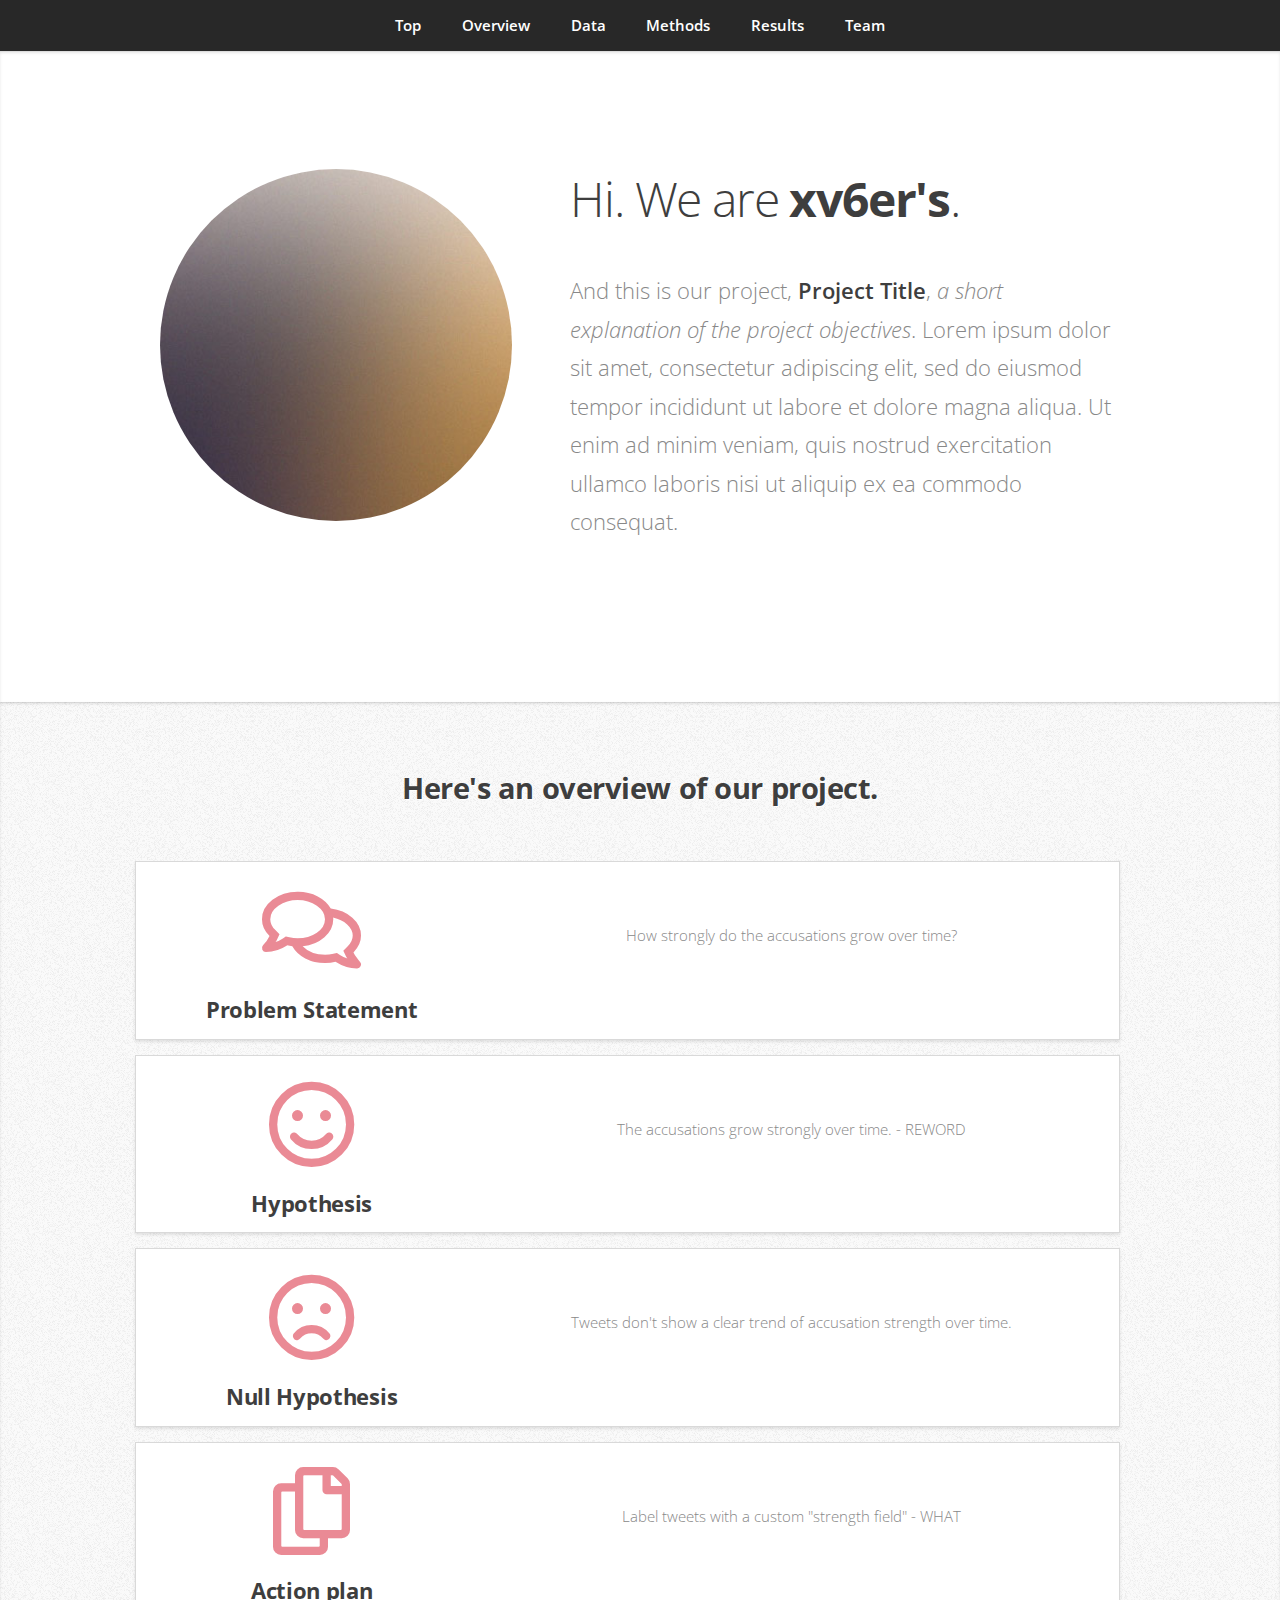
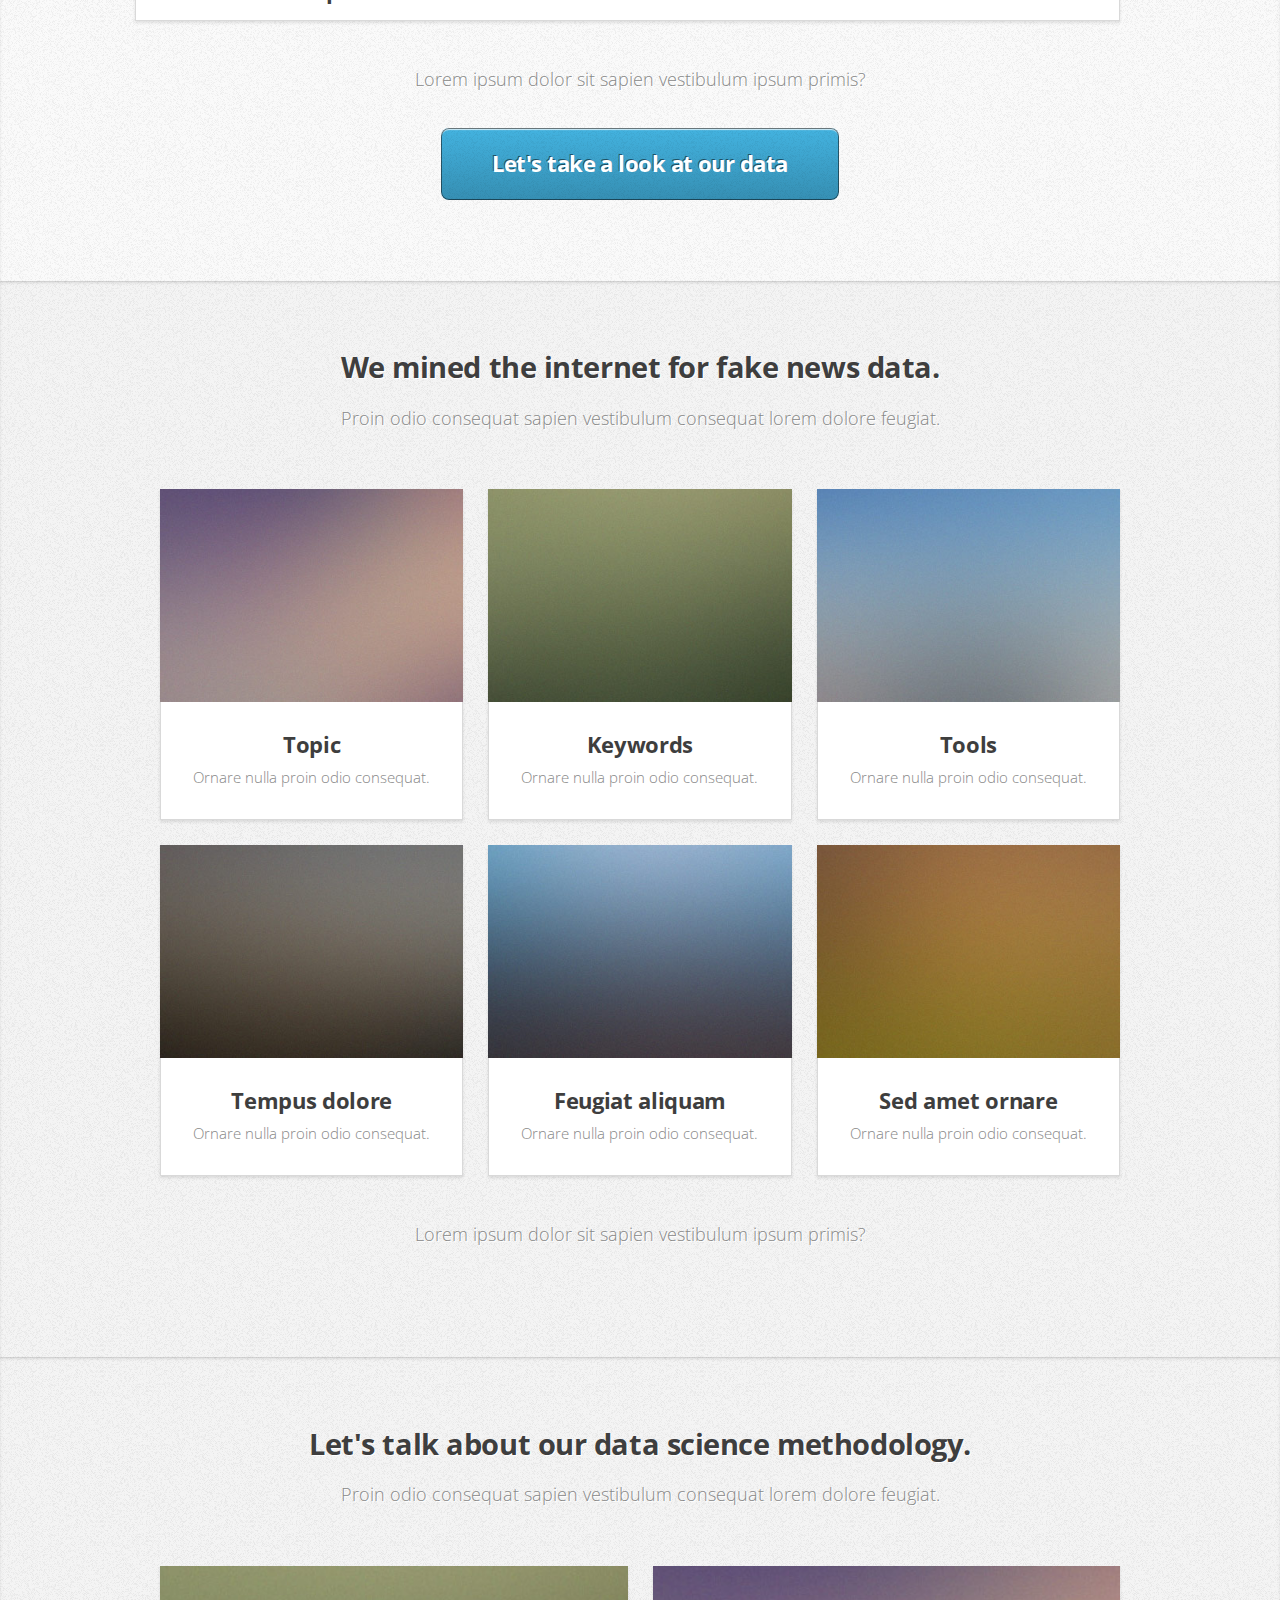
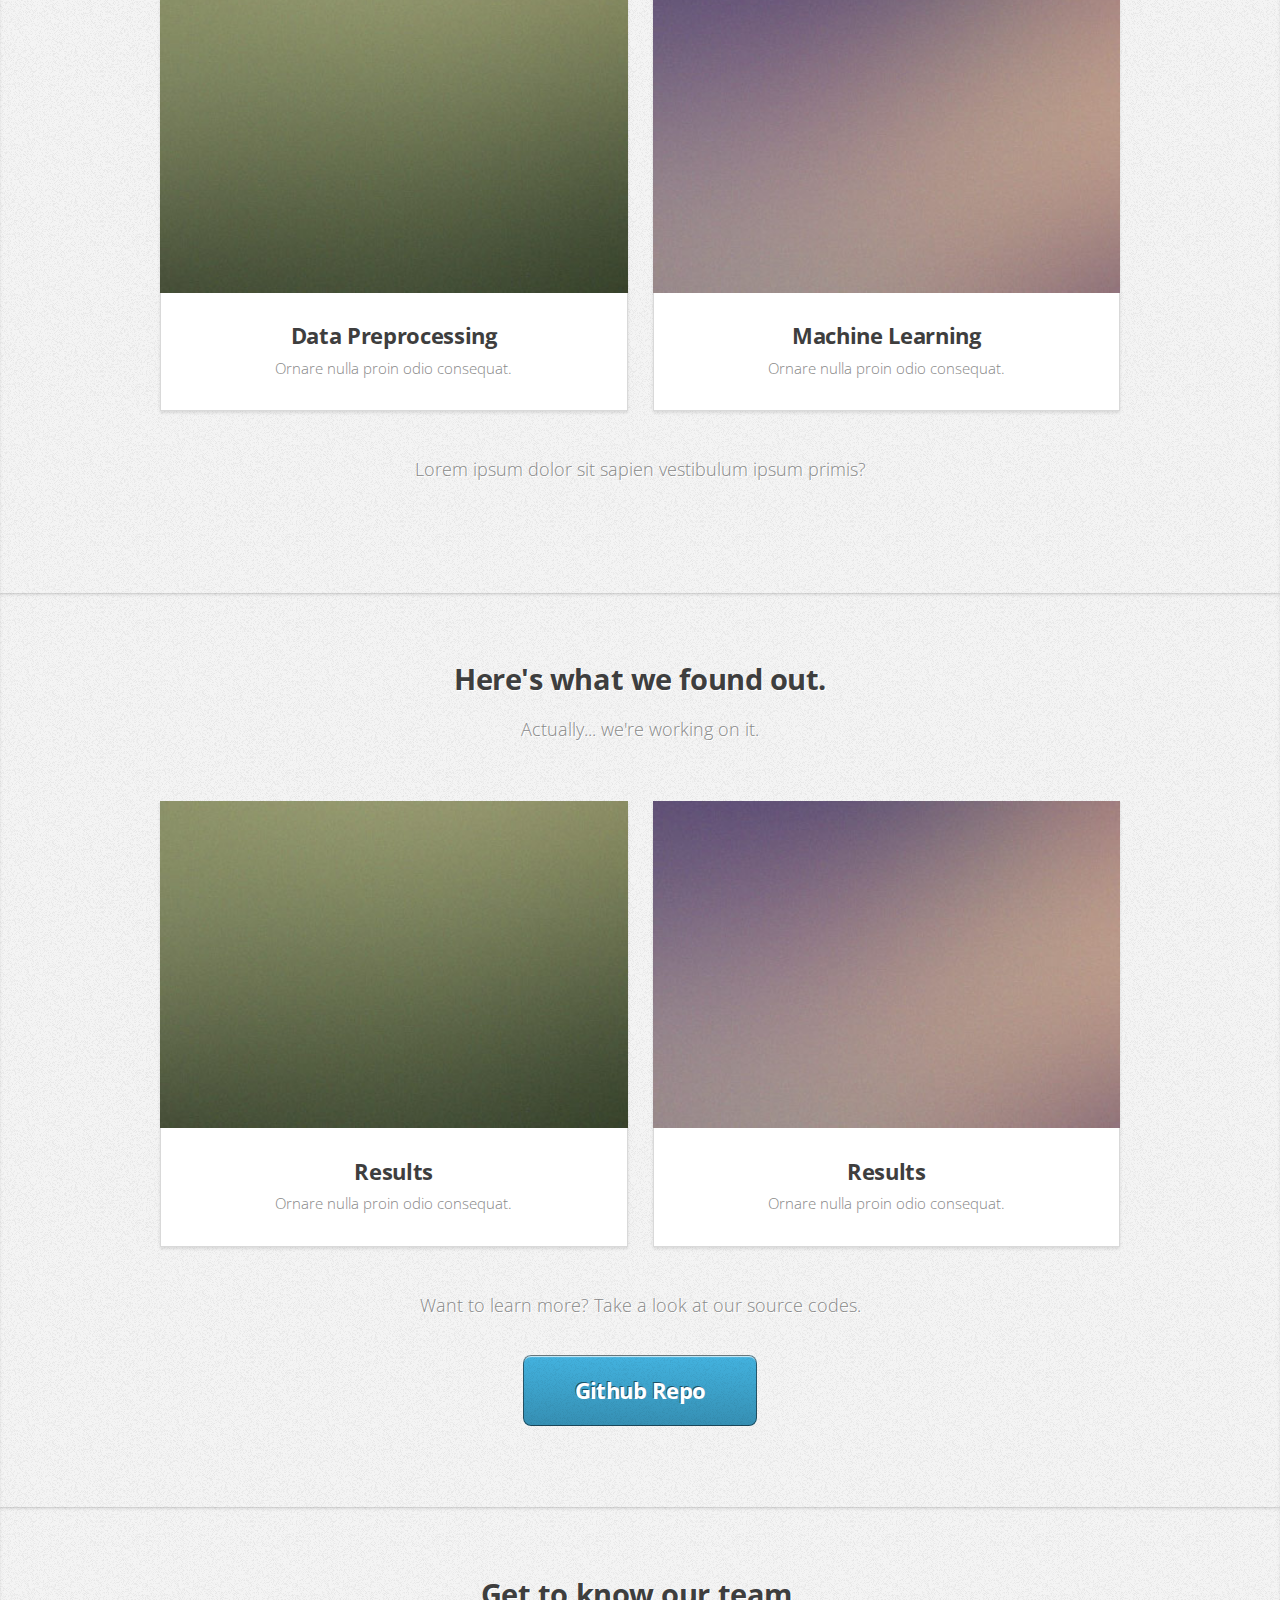
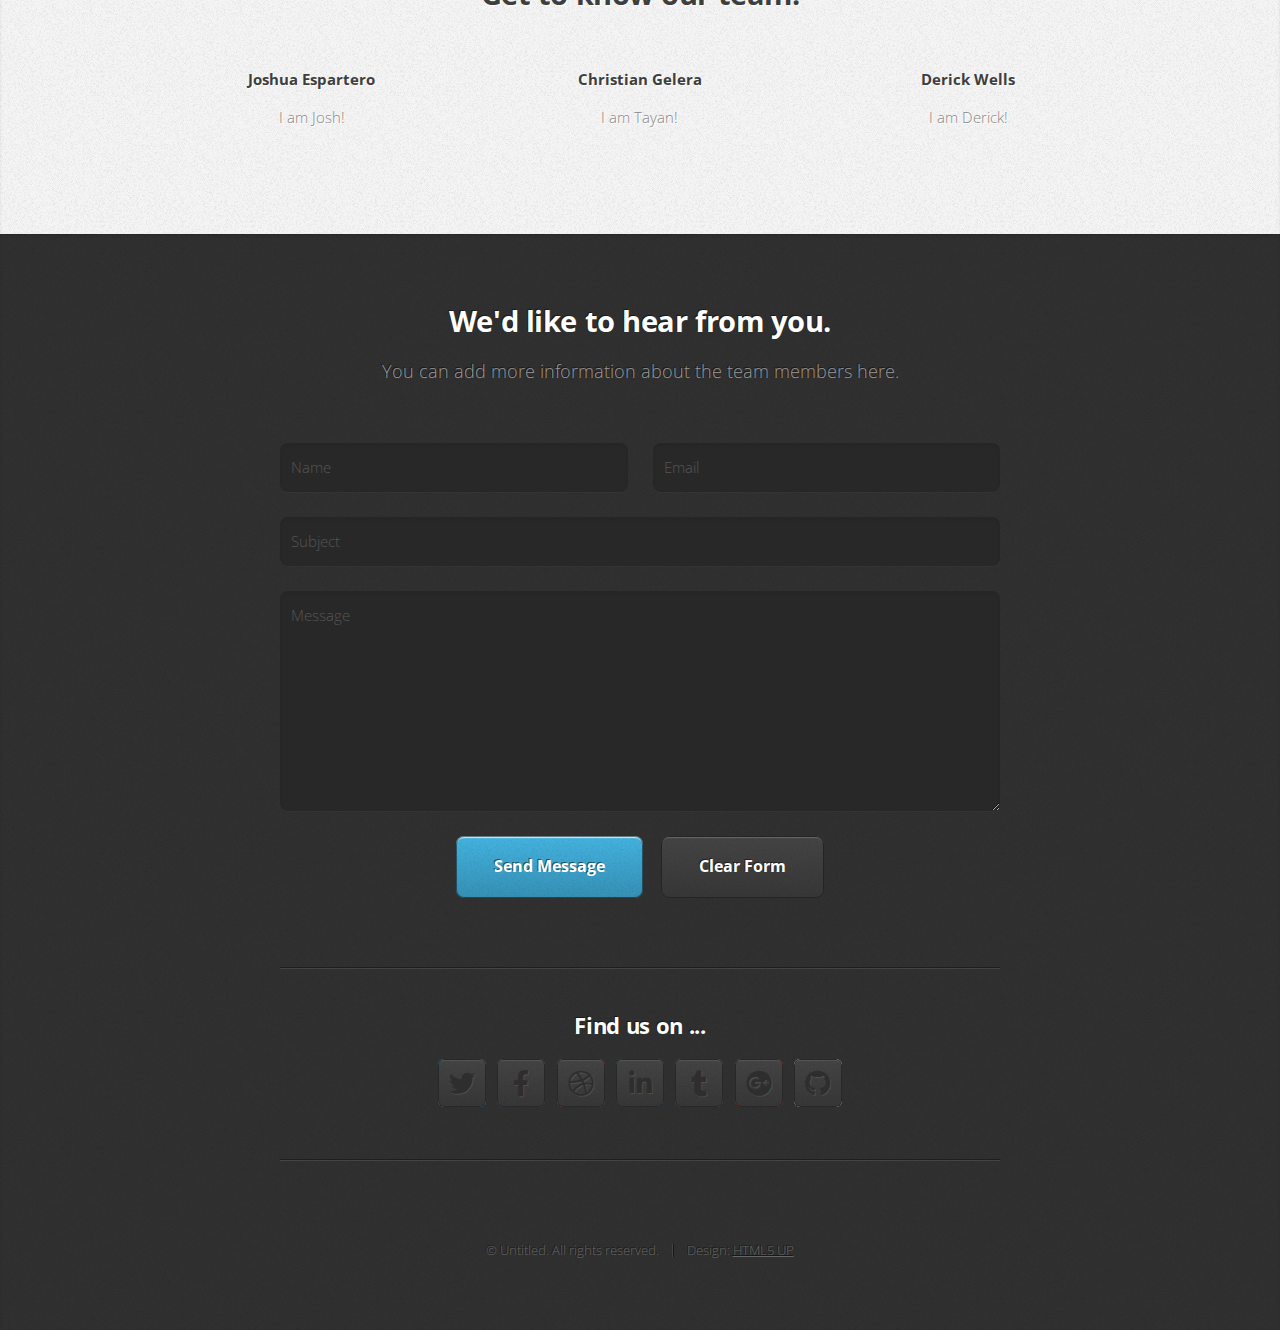
==== index.html @ 798dee93 "Added problem formulation (needs edits)" ====
<!DOCTYPE HTML>
<!--
	Miniport by HTML5 UP
	html5up.net | @ajlkn
	Free for personal and commercial use under the CCA 3.0 license (html5up.net/license)
-->
<html>
	<head>
		<title>PH Twitter Fake News Analysis</title>
		<meta charset="utf-8" />
		<meta name="viewport" content="width=device-width, initial-scale=1, user-scalable=no" />
		<link rel="stylesheet" href="assets/css/main.css" />
	</head>
	<body class="is-preload">

		<!-- Nav -->
			<nav id="nav">
				<ul class="container">
					<li><a href="#top">Top</a></li>
					<li><a href="#overview">Overview</a></li>
					<li><a href="#data">Data</a></li>
					<li><a href="#methods">Methods</a></li>
					<li><a href="#results">Results</a></li>
					<li><a href="#team">Team</a></li>
				</ul>
			</nav>

		<!-- Home -->
			<article id="top" class="wrapper style1">
				<div class="container">
					<div class="row">
						<div class="col-4 col-5-large col-12-medium">
							<span class="image fit"><img src="images/pic00.jpg" alt="" /></span>
						</div>
						<div class="col-8 col-7-large col-12-medium">
							<header>
								<h1>Hi. We are <strong>xv6er's</strong>.</h1>
							</header>
							<p>And this is our project, <strong>Project Title</strong>, <em>a short explanation of the project objectives</em>. Lorem ipsum dolor sit amet, consectetur adipiscing elit, sed do eiusmod tempor incididunt ut labore et dolore magna aliqua. Ut enim ad minim veniam, quis nostrud exercitation ullamco laboris nisi ut aliquip ex ea commodo consequat.</p>
						</div>
					</div>
				</div>
			</article>

		<!-- Overview -->
			<article id="overview" class="wrapper style2">
				<div class="container">
					<header>
						<h2>Here's an overview of our project.</h2>
					</header>
					<div class="row aln-center box" style="padding:0px;margin-top:15px;">
						<div class="col-4 col-4-medium col-12-small">
							<span class="icon featured fa-comments"></span>
							<h3>Problem Statement</h3>
						</div>
						<div class="col-8 col-8-medium col-12-small" style="padding:25px;margin:auto;">
							<p>How strongly do the accusations grow over time?</p>
						</div>
					</div>
					<div class="row aln-center box" style="padding:0px;margin-top:15px;">
						<div class="col-4 col-4-medium col-12-small">
							<span class="icon featured fa-smile"></span>
							<h3>Hypothesis</h3>
						</div>
						<div class="col-8 col-8-medium col-12-small" style="padding:25px;margin:auto;">
							<p>The accusations grow strongly over time. - REWORD</p>
						</div>
					</div>
					<div class="row aln-center box" style="padding:0px;;margin-top:15px;">
						<div class="col-4 col-4-medium col-12-small">
							<span class="icon featured fa-frown"></span>
							<h3>Null Hypothesis</h3>
						</div>
						<div class="col-8 col-8-medium col-12-small" style="padding:25px;margin:auto;">
							<p>Tweets don't show a clear trend of accusation strength over time.</p>
						</div>
					</div>
					<div class="row aln-center box" style="padding:0px;margin-top:15px;">
						<div class="col-4 col-4-medium col-12-small">
							<span class="icon featured fa-copy"></span>
							<h3>Action plan</h3>
						</div>
						<div class="col-8 col-8-medium col-12-small" style="padding:25px;margin:auto;">
							<p>Label tweets with a custom "strength field" - WHAT</p>
						</div>
					</div>
					<footer>
						<p>Lorem ipsum dolor sit sapien vestibulum ipsum primis?</p>
						<a href="#portfolio" class="button large scrolly">Let's take a look at our data</a>
					</footer>
				</div>
			</article>

		<!-- Data -->
			<article id="data" class="wrapper style3">
				<div class="container">
					<header>
						<h2>We mined the internet for fake news data.</h2>
						<p>Proin odio consequat  sapien vestibulum consequat lorem dolore feugiat.</p>
					</header>
					<div class="row">
						<div class="col-4 col-6-medium col-12-small">
							<article class="box style2">
								<a href="#" class="image featured"><img src="images/pic01.jpg" alt="" /></a>
								<h3><a href="#">Topic</a></h3>
								<p>Ornare nulla proin odio consequat.</p>
							</article>
						</div>
						<div class="col-4 col-6-medium col-12-small">
							<article class="box style2">
								<a href="#" class="image featured"><img src="images/pic02.jpg" alt="" /></a>
								<h3><a href="#">Keywords</a></h3>
								<p>Ornare nulla proin odio consequat.</p>
							</article>
						</div>
						<div class="col-4 col-6-medium col-12-small">
							<article class="box style2">
								<a href="#" class="image featured"><img src="images/pic03.jpg" alt="" /></a>
								<h3><a href="#">Tools</a></h3>
								<p>Ornare nulla proin odio consequat.</p>
							</article>
						</div>
						<div class="col-4 col-6-medium col-12-small">
							<article class="box style2">
								<a href="#" class="image featured"><img src="images/pic04.jpg" alt="" /></a>
								<h3><a href="#">Tempus dolore</a></h3>
								<p>Ornare nulla proin odio consequat.</p>
							</article>
						</div>
						<div class="col-4 col-6-medium col-12-small">
							<article class="box style2">
								<a href="#" class="image featured"><img src="images/pic05.jpg" alt="" /></a>
								<h3><a href="#">Feugiat aliquam</a></h3>
								<p>Ornare nulla proin odio consequat.</p>
							</article>
						</div>
						<div class="col-4 col-6-medium col-12-small">
							<article class="box style2">
								<a href="#" class="image featured"><img src="images/pic06.jpg" alt="" /></a>
								<h3><a href="#">Sed amet ornare</a></h3>
								<p>Ornare nulla proin odio consequat.</p>
							</article>
						</div>
					</div>
					<footer>
						<p>Lorem ipsum dolor sit sapien vestibulum ipsum primis?</p>
					</footer>
				</div>
			</article>

			<!-- Methods -->
			<article id="methods" class="wrapper style3">
				<div class="container">
					<header>
						<h2>Let's talk about our data science methodology.</h2>
						<p>Proin odio consequat  sapien vestibulum consequat lorem dolore feugiat.</p>
					</header>
					<div class="row">
						<div class="col-6 col-6-medium col-12-small">
							<article class="box style2">
								<a href="#" class="image featured"><img src="images/pic02.jpg" alt="" /></a>
								<h3><a href="#">Data Preprocessing</a></h3>
								<p>Ornare nulla proin odio consequat.</p>
							</article>
						</div>
						<div class="col-6 col-6-medium col-12-small">
							<article class="box style2">
								<a href="#" class="image featured"><img src="images/pic01.jpg" alt="" /></a>
								<h3><a href="#">Machine Learning</a></h3>
								<p>Ornare nulla proin odio consequat.</p>
							</article>
						</div>
					</div>
					<footer>
						<p>Lorem ipsum dolor sit sapien vestibulum ipsum primis?</p>
					</footer>
				</div>
			</article>

			<!-- Results -->
			<article id="results" class="wrapper style3">
				<div class="container">
					<header>
						<h2>Here's what we found out.</h2>
						<p>Actually... we're working on it.</p>
					</header>
					<div class="row">
						<div class="col-6 col-6-medium col-12-small">
							<article class="box style2">
								<a href="#" class="image featured"><img src="images/pic02.jpg" alt="" /></a>
								<h3><a href="#">Results</a></h3>
								<p>Ornare nulla proin odio consequat.</p>
							</article>
						</div>
						<div class="col-6 col-6-medium col-12-small">
							<article class="box style2">
								<a href="#" class="image featured"><img src="images/pic01.jpg" alt="" /></a>
								<h3><a href="#">Results</a></h3>
								<p>Ornare nulla proin odio consequat.</p>
							</article>
						</div>
					</div>
					<footer>
						<p>Want to learn more? Take a look at our source codes.</p>
						<a href="#contact" class="button large scrolly">Github Repo</a>
					</footer>
				</div>
			</article>

		<!-- Team! -->
			<article id="team" class="wrapper style3">
				<div class="container">
					<header>
						<h2>Get to know our team.</h2>
					</header>
					<div class="row">
						<div class="col-4">
							<h5>Joshua Espartero</h5>
							<p>I am Josh!</p>
						</div>
						<div class="col-4">
							<h5>Christian Gelera</h5>
							<p>I am Tayan!</p>
						</div>
						<div class="col-4">
							<h5>Derick Wells</h5>
							<p>I am Derick!</p>
						</div>
					</div>
				</div>
			</article>

		<!-- Contact -->
			<article id="contact" class="wrapper style4">
				<div class="container medium">
					<header>
						<h2>We'd like to hear from you.</h2>
						<p>You can add more information about the team members here.</p>
					</header>
					<div class="row">
						<div class="col-12">
							<form method="post" action="#">
								<div class="row">
									<div class="col-6 col-12-small">
										<input type="text" name="name" id="name" placeholder="Name" />
									</div>
									<div class="col-6 col-12-small">
										<input type="text" name="email" id="email" placeholder="Email" />
									</div>
									<div class="col-12">
										<input type="text" name="subject" id="subject" placeholder="Subject" />
									</div>
									<div class="col-12">
										<textarea name="message" id="message" placeholder="Message"></textarea>
									</div>
									<div class="col-12">
										<ul class="actions">
											<li><input type="submit" value="Send Message" /></li>
											<li><input type="reset" value="Clear Form" class="alt" /></li>
										</ul>
									</div>
								</div>
							</form>
						</div>
						<div class="col-12">
							<hr />
							<h3>Find us on ...</h3>
							<ul class="social">
								<li><a href="#" class="icon brands fa-twitter"><span class="label">Twitter</span></a></li>
								<li><a href="#" class="icon brands fa-facebook-f"><span class="label">Facebook</span></a></li>
								<li><a href="#" class="icon brands fa-dribbble"><span class="label">Dribbble</span></a></li>
								<li><a href="#" class="icon brands fa-linkedin-in"><span class="label">LinkedIn</span></a></li>
								<li><a href="#" class="icon brands fa-tumblr"><span class="label">Tumblr</span></a></li>
								<li><a href="#" class="icon brands fa-google-plus"><span class="label">Google+</span></a></li>
								<li><a href="#" class="icon brands fa-github"><span class="label">Github</span></a></li>
								<!--
								<li><a href="#" class="icon solid fa-rss"><span>RSS</span></a></li>
								<li><a href="#" class="icon brands fa-instagram"><span>Instagram</span></a></li>
								<li><a href="#" class="icon brands fa-foursquare"><span>Foursquare</span></a></li>
								<li><a href="#" class="icon brands fa-skype"><span>Skype</span></a></li>
								<li><a href="#" class="icon brands fa-soundcloud"><span>Soundcloud</span></a></li>
								<li><a href="#" class="icon brands fa-youtube"><span>YouTube</span></a></li>
								<li><a href="#" class="icon brands fa-blogger"><span>Blogger</span></a></li>
								<li><a href="#" class="icon brands fa-flickr"><span>Flickr</span></a></li>
								<li><a href="#" class="icon brands fa-vimeo"><span>Vimeo</span></a></li>
								-->
							</ul>
							<hr />
						</div>
					</div>
					<footer>
						<ul id="copyright">
							<li>&copy; Untitled. All rights reserved.</li><li>Design: <a href="http://html5up.net">HTML5 UP</a></li>
						</ul>
					</footer>
				</div>
			</article>

		<!-- Scripts -->
			<script src="assets/js/jquery.min.js"></script>
			<script src="assets/js/jquery.scrolly.min.js"></script>
			<script src="assets/js/browser.min.js"></script>
			<script src="assets/js/breakpoints.min.js"></script>
			<script src="assets/js/util.js"></script>
			<script src="assets/js/main.js"></script>

	</body>
</html>
---- assets/css/main.css ----
@import url("https://fonts.googleapis.com/css?family=Open+Sans:300,300italic,600,600italic,700");
@import url("fontawesome-all.min.css");

/*
	Miniport by HTML5 UP
	html5up.net | @ajlkn
	Free for personal and commercial use under the CCA 3.0 license (html5up.net/license)
*/

html, body, div, span, applet, object,
iframe, h1, h2, h3, h4, h5, h6, p, blockquote,
pre, a, abbr, acronym, address, big, cite,
code, del, dfn, em, img, ins, kbd, q, s, samp,
small, strike, strong, sub, sup, tt, var, b,
u, i, center, dl, dt, dd, ol, ul, li, fieldset,
form, label, legend, table, caption, tbody,
tfoot, thead, tr, th, td, article, aside,
canvas, details, embed, figure, figcaption,
footer, header, hgroup, menu, nav, output, ruby,
section, summary, time, mark, audio, video {
	margin: 0;
	padding: 0;
	border: 0;
	font-size: 100%;
	font: inherit;
	vertical-align: baseline;}

article, aside, details, figcaption, figure,
footer, header, hgroup, menu, nav, section {
	display: block;}

body {
	line-height: 1;
}

ol, ul {
	list-style: none;
}

blockquote, q {
	quotes: none;
}

	blockquote:before, blockquote:after, q:before, q:after {
		content: '';
		content: none;
	}

table {
	border-collapse: collapse;
	border-spacing: 0;
}

body {
	-webkit-text-size-adjust: none;
}

mark {
	background-color: transparent;
	color: inherit;
}

input::-moz-focus-inner {
	border: 0;
	padding: 0;
}

input, select, textarea {
	-moz-appearance: none;
	-webkit-appearance: none;
	-ms-appearance: none;
	appearance: none;
}

/* Basic */

	html {
		box-sizing: border-box;
	}

	*, *:before, *:after {
		box-sizing: inherit;
	}

	body {
		padding-top: 3.5em;
	}

		body.is-preload *, body.is-preload *:before, body.is-preload *:after {
			-moz-animation: none !important;
			-webkit-animation: none !important;
			-ms-animation: none !important;
			animation: none !important;
			-moz-transition: none !important;
			-webkit-transition: none !important;
			-ms-transition: none !important;
			transition: none !important;
		}

	body, input, textarea, select {
		font-family: 'Open Sans', sans-serif;
		line-height: 1.85em;
		color: #888;
		font-weight: 300;
		font-size: 13pt;
	}

	a {
		-moz-transition: color .2s ease-in-out;
		-webkit-transition: color .2s ease-in-out;
		-ms-transition: color .2s ease-in-out;
		transition: color .2s ease-in-out;
		color: #43B3E0;
		text-decoration: underline;
	}

		a:hover {
			color: #43bff0 !important;
		}

		a img {
			border: 0;
		}

	b, strong {
		font-weight: 600;
		color: #3e3e3e;
	}

	i, em {
		font-style: italic;
	}

	sub {
		position: relative;
		top: 0.5em;
		font-size: 0.8em;
	}

	sup {
		position: relative;
		top: -0.5em;
		font-size: 0.8em;
	}

	blockquote {
		border-left: solid 0.75em #eee;
		padding: 1em 0 1em 1.5em;
		font-style: italic;
	}

	h1, h2, h3, h4, h5, h6 {
		color: #3e3e3e;
		margin: 0 0 0.75em 0;
	}

	h1 a, h2 a, h3 a, h4 a, h5 a, h6 a {
		text-decoration: none;
		color: inherit;
	}

	h2, h3, h4, h5, h6 {
		font-weight: 700;
	}

	h1 {
		font-size: 3.25em;
		letter-spacing: -0.025em;
		font-weight: 300;
	}

		h1 strong {
			font-weight: 700;
		}

	h2 {
		font-size: 2em;
		letter-spacing: -0.015em;
	}

	h3 {
		font-size: 1.5em;
		letter-spacing: -0.015em;
	}

	em, i {
		font-style: italic;
	}

	br.clear {
		clear: both;
	}

	hr {
		border: 0;
		border-top: solid 1px #444;
		border-top-color: rgba(0, 0, 0, 0.35);
		box-shadow: 0px 1px 0px 0px rgba(255, 255, 255, 0.1);
		height: 1px;
		margin: 3em 0;
	}

	p, ul, ol, dl, table {
		margin-bottom: 2em;
	}

	header {
		margin: 0 0 3em 0;
	}

		header > p {
			font-size: 1.25em;
			margin: 0;
		}

	footer {
		margin: 3em 0 0 0;
	}

		footer > p {
			font-size: 1.25em;
		}

/* Container */

	.container {
		margin: 0 auto;
		max-width: calc(100% - 50px);
		width: 1200px;
	}

		.container.medium {
			width: 900px;
		}

		@media screen and (max-width: 1680px) {

			.container {
				width: 1200px;
			}

				.container.medium {
					width: 900px;
				}

		}

		@media screen and (max-width: 1280px) {

			.container {
				width: 960px;
			}

				.container.medium {
					width: 720px;
				}

		}

		@media screen and (max-width: 980px) {

			.container {
				width: 100%;
			}

				.container.medium {
					width: 75%;
				}

		}

		@media screen and (max-width: 736px) {

			.container {
				width: 100%;
				max-width: calc(100% - 30px);
			}

				.container.medium {
					width: 100%;
				}

		}

/* Row */

	.row {
		display: flex;
		flex-wrap: wrap;
		box-sizing: border-box;
		align-items: stretch;
	}

		.row > * {
			box-sizing: border-box;
		}

		.row.gtr-uniform > * > :last-child {
			margin-bottom: 0;
		}

		.row.aln-left {
			justify-content: flex-start;
		}

		.row.aln-center {
			justify-content: center;
		}

		.row.aln-right {
			justify-content: flex-end;
		}

		.row.aln-top {
			align-items: flex-start;
		}

		.row.aln-middle {
			align-items: center;
		}

		.row.aln-bottom {
			align-items: flex-end;
		}

		.row > .imp {
			order: -1;
		}

		.row > .col-1 {
			width: 8.33333%;
		}

		.row > .off-1 {
			margin-left: 8.33333%;
		}

		.row > .col-2 {
			width: 16.66667%;
		}

		.row > .off-2 {
			margin-left: 16.66667%;
		}

		.row > .col-3 {
			width: 25%;
		}

		.row > .off-3 {
			margin-left: 25%;
		}

		.row > .col-4 {
			width: 33.33333%;
		}

		.row > .off-4 {
			margin-left: 33.33333%;
		}

		.row > .col-5 {
			width: 41.66667%;
		}

		.row > .off-5 {
			margin-left: 41.66667%;
		}

		.row > .col-6 {
			width: 50%;
		}

		.row > .off-6 {
			margin-left: 50%;
		}

		.row > .col-7 {
			width: 58.33333%;
		}

		.row > .off-7 {
			margin-left: 58.33333%;
		}

		.row > .col-8 {
			width: 66.66667%;
		}

		.row > .off-8 {
			margin-left: 66.66667%;
		}

		.row > .col-9 {
			width: 75%;
		}

		.row > .off-9 {
			margin-left: 75%;
		}

		.row > .col-10 {
			width: 83.33333%;
		}

		.row > .off-10 {
			margin-left: 83.33333%;
		}

		.row > .col-11 {
			width: 91.66667%;
		}

		.row > .off-11 {
			margin-left: 91.66667%;
		}

		.row > .col-12 {
			width: 100%;
		}

		.row > .off-12 {
			margin-left: 100%;
		}

		.row.gtr-0 {
			margin-top: 0px;
			margin-left: 0px;
		}

			.row.gtr-0 > * {
				padding: 0px 0 0 0px;
			}

			.row.gtr-0.gtr-uniform {
				margin-top: 0px;
			}

				.row.gtr-0.gtr-uniform > * {
					padding-top: 0px;
				}

		.row.gtr-25 {
			margin-top: -6.25px;
			margin-left: -6.25px;
		}

			.row.gtr-25 > * {
				padding: 6.25px 0 0 6.25px;
			}

			.row.gtr-25.gtr-uniform {
				margin-top: -6.25px;
			}

				.row.gtr-25.gtr-uniform > * {
					padding-top: 6.25px;
				}

		.row.gtr-50 {
			margin-top: -12.5px;
			margin-left: -12.5px;
		}

			.row.gtr-50 > * {
				padding: 12.5px 0 0 12.5px;
			}

			.row.gtr-50.gtr-uniform {
				margin-top: -12.5px;
			}

				.row.gtr-50.gtr-uniform > * {
					padding-top: 12.5px;
				}

		.row {
			margin-top: -25px;
			margin-left: -25px;
		}

			.row > * {
				padding: 25px 0 0 25px;
			}

			.row.gtr-uniform {
				margin-top: -25px;
			}

				.row.gtr-uniform > * {
					padding-top: 25px;
				}

		.row.gtr-150 {
			margin-top: -37.5px;
			margin-left: -37.5px;
		}

			.row.gtr-150 > * {
				padding: 37.5px 0 0 37.5px;
			}

			.row.gtr-150.gtr-uniform {
				margin-top: -37.5px;
			}

				.row.gtr-150.gtr-uniform > * {
					padding-top: 37.5px;
				}

		.row.gtr-200 {
			margin-top: -50px;
			margin-left: -50px;
		}

			.row.gtr-200 > * {
				padding: 50px 0 0 50px;
			}

			.row.gtr-200.gtr-uniform {
				margin-top: -50px;
			}

				.row.gtr-200.gtr-uniform > * {
					padding-top: 50px;
				}

		@media screen and (max-width: 1680px) {

			.row {
				display: flex;
				flex-wrap: wrap;
				box-sizing: border-box;
				align-items: stretch;
			}

				.row > * {
					box-sizing: border-box;
				}

				.row.gtr-uniform > * > :last-child {
					margin-bottom: 0;
				}

				.row.aln-left {
					justify-content: flex-start;
				}

				.row.aln-center {
					justify-content: center;
				}

				.row.aln-right {
					justify-content: flex-end;
				}

				.row.aln-top {
					align-items: flex-start;
				}

				.row.aln-middle {
					align-items: center;
				}

				.row.aln-bottom {
					align-items: flex-end;
				}

				.row > .imp-xlarge {
					order: -1;
				}

				.row > .col-1-xlarge {
					width: 8.33333%;
				}

				.row > .off-1-xlarge {
					margin-left: 8.33333%;
				}

				.row > .col-2-xlarge {
					width: 16.66667%;
				}

				.row > .off-2-xlarge {
					margin-left: 16.66667%;
				}

				.row > .col-3-xlarge {
					width: 25%;
				}

				.row > .off-3-xlarge {
					margin-left: 25%;
				}

				.row > .col-4-xlarge {
					width: 33.33333%;
				}

				.row > .off-4-xlarge {
					margin-left: 33.33333%;
				}

				.row > .col-5-xlarge {
					width: 41.66667%;
				}

				.row > .off-5-xlarge {
					margin-left: 41.66667%;
				}

				.row > .col-6-xlarge {
					width: 50%;
				}

				.row > .off-6-xlarge {
					margin-left: 50%;
				}

				.row > .col-7-xlarge {
					width: 58.33333%;
				}

				.row > .off-7-xlarge {
					margin-left: 58.33333%;
				}

				.row > .col-8-xlarge {
					width: 66.66667%;
				}

				.row > .off-8-xlarge {
					margin-left: 66.66667%;
				}

				.row > .col-9-xlarge {
					width: 75%;
				}

				.row > .off-9-xlarge {
					margin-left: 75%;
				}

				.row > .col-10-xlarge {
					width: 83.33333%;
				}

				.row > .off-10-xlarge {
					margin-left: 83.33333%;
				}

				.row > .col-11-xlarge {
					width: 91.66667%;
				}

				.row > .off-11-xlarge {
					margin-left: 91.66667%;
				}

				.row > .col-12-xlarge {
					width: 100%;
				}

				.row > .off-12-xlarge {
					margin-left: 100%;
				}

				.row.gtr-0 {
					margin-top: 0px;
					margin-left: 0px;
				}

					.row.gtr-0 > * {
						padding: 0px 0 0 0px;
					}

					.row.gtr-0.gtr-uniform {
						margin-top: 0px;
					}

						.row.gtr-0.gtr-uniform > * {
							padding-top: 0px;
						}

				.row.gtr-25 {
					margin-top: -6.25px;
					margin-left: -6.25px;
				}

					.row.gtr-25 > * {
						padding: 6.25px 0 0 6.25px;
					}

					.row.gtr-25.gtr-uniform {
						margin-top: -6.25px;
					}

						.row.gtr-25.gtr-uniform > * {
							padding-top: 6.25px;
						}

				.row.gtr-50 {
					margin-top: -12.5px;
					margin-left: -12.5px;
				}

					.row.gtr-50 > * {
						padding: 12.5px 0 0 12.5px;
					}

					.row.gtr-50.gtr-uniform {
						margin-top: -12.5px;
					}

						.row.gtr-50.gtr-uniform > * {
							padding-top: 12.5px;
						}

				.row {
					margin-top: -25px;
					margin-left: -25px;
				}

					.row > * {
						padding: 25px 0 0 25px;
					}

					.row.gtr-uniform {
						margin-top: -25px;
					}

						.row.gtr-uniform > * {
							padding-top: 25px;
						}

				.row.gtr-150 {
					margin-top: -37.5px;
					margin-left: -37.5px;
				}

					.row.gtr-150 > * {
						padding: 37.5px 0 0 37.5px;
					}

					.row.gtr-150.gtr-uniform {
						margin-top: -37.5px;
					}

						.row.gtr-150.gtr-uniform > * {
							padding-top: 37.5px;
						}

				.row.gtr-200 {
					margin-top: -50px;
					margin-left: -50px;
				}

					.row.gtr-200 > * {
						padding: 50px 0 0 50px;
					}

					.row.gtr-200.gtr-uniform {
						margin-top: -50px;
					}

						.row.gtr-200.gtr-uniform > * {
							padding-top: 50px;
						}

		}

		@media screen and (max-width: 1280px) {

			.row {
				display: flex;
				flex-wrap: wrap;
				box-sizing: border-box;
				align-items: stretch;
			}

				.row > * {
					box-sizing: border-box;
				}

				.row.gtr-uniform > * > :last-child {
					margin-bottom: 0;
				}

				.row.aln-left {
					justify-content: flex-start;
				}

				.row.aln-center {
					justify-content: center;
				}

				.row.aln-right {
					justify-content: flex-end;
				}

				.row.aln-top {
					align-items: flex-start;
				}

				.row.aln-middle {
					align-items: center;
				}

				.row.aln-bottom {
					align-items: flex-end;
				}

				.row > .imp-large {
					order: -1;
				}

				.row > .col-1-large {
					width: 8.33333%;
				}

				.row > .off-1-large {
					margin-left: 8.33333%;
				}

				.row > .col-2-large {
					width: 16.66667%;
				}

				.row > .off-2-large {
					margin-left: 16.66667%;
				}

				.row > .col-3-large {
					width: 25%;
				}

				.row > .off-3-large {
					margin-left: 25%;
				}

				.row > .col-4-large {
					width: 33.33333%;
				}

				.row > .off-4-large {
					margin-left: 33.33333%;
				}

				.row > .col-5-large {
					width: 41.66667%;
				}

				.row > .off-5-large {
					margin-left: 41.66667%;
				}

				.row > .col-6-large {
					width: 50%;
				}

				.row > .off-6-large {
					margin-left: 50%;
				}

				.row > .col-7-large {
					width: 58.33333%;
				}

				.row > .off-7-large {
					margin-left: 58.33333%;
				}

				.row > .col-8-large {
					width: 66.66667%;
				}

				.row > .off-8-large {
					margin-left: 66.66667%;
				}

				.row > .col-9-large {
					width: 75%;
				}

				.row > .off-9-large {
					margin-left: 75%;
				}

				.row > .col-10-large {
					width: 83.33333%;
				}

				.row > .off-10-large {
					margin-left: 83.33333%;
				}

				.row > .col-11-large {
					width: 91.66667%;
				}

				.row > .off-11-large {
					margin-left: 91.66667%;
				}

				.row > .col-12-large {
					width: 100%;
				}

				.row > .off-12-large {
					margin-left: 100%;
				}

				.row.gtr-0 {
					margin-top: 0px;
					margin-left: 0px;
				}

					.row.gtr-0 > * {
						padding: 0px 0 0 0px;
					}

					.row.gtr-0.gtr-uniform {
						margin-top: 0px;
					}

						.row.gtr-0.gtr-uniform > * {
							padding-top: 0px;
						}

				.row.gtr-25 {
					margin-top: -6.25px;
					margin-left: -6.25px;
				}

					.row.gtr-25 > * {
						padding: 6.25px 0 0 6.25px;
					}

					.row.gtr-25.gtr-uniform {
						margin-top: -6.25px;
					}

						.row.gtr-25.gtr-uniform > * {
							padding-top: 6.25px;
						}

				.row.gtr-50 {
					margin-top: -12.5px;
					margin-left: -12.5px;
				}

					.row.gtr-50 > * {
						padding: 12.5px 0 0 12.5px;
					}

					.row.gtr-50.gtr-uniform {
						margin-top: -12.5px;
					}

						.row.gtr-50.gtr-uniform > * {
							padding-top: 12.5px;
						}

				.row {
					margin-top: -25px;
					margin-left: -25px;
				}

					.row > * {
						padding: 25px 0 0 25px;
					}

					.row.gtr-uniform {
						margin-top: -25px;
					}

						.row.gtr-uniform > * {
							padding-top: 25px;
						}

				.row.gtr-150 {
					margin-top: -37.5px;
					margin-left: -37.5px;
				}

					.row.gtr-150 > * {
						padding: 37.5px 0 0 37.5px;
					}

					.row.gtr-150.gtr-uniform {
						margin-top: -37.5px;
					}

						.row.gtr-150.gtr-uniform > * {
							padding-top: 37.5px;
						}

				.row.gtr-200 {
					margin-top: -50px;
					margin-left: -50px;
				}

					.row.gtr-200 > * {
						padding: 50px 0 0 50px;
					}

					.row.gtr-200.gtr-uniform {
						margin-top: -50px;
					}

						.row.gtr-200.gtr-uniform > * {
							padding-top: 50px;
						}

		}

		@media screen and (max-width: 980px) {

			.row {
				display: flex;
				flex-wrap: wrap;
				box-sizing: border-box;
				align-items: stretch;
			}

				.row > * {
					box-sizing: border-box;
				}

				.row.gtr-uniform > * > :last-child {
					margin-bottom: 0;
				}

				.row.aln-left {
					justify-content: flex-start;
				}

				.row.aln-center {
					justify-content: center;
				}

				.row.aln-right {
					justify-content: flex-end;
				}

				.row.aln-top {
					align-items: flex-start;
				}

				.row.aln-middle {
					align-items: center;
				}

				.row.aln-bottom {
					align-items: flex-end;
				}

				.row > .imp-medium {
					order: -1;
				}

				.row > .col-1-medium {
					width: 8.33333%;
				}

				.row > .off-1-medium {
					margin-left: 8.33333%;
				}

				.row > .col-2-medium {
					width: 16.66667%;
				}

				.row > .off-2-medium {
					margin-left: 16.66667%;
				}

				.row > .col-3-medium {
					width: 25%;
				}

				.row > .off-3-medium {
					margin-left: 25%;
				}

				.row > .col-4-medium {
					width: 33.33333%;
				}

				.row > .off-4-medium {
					margin-left: 33.33333%;
				}

				.row > .col-5-medium {
					width: 41.66667%;
				}

				.row > .off-5-medium {
					margin-left: 41.66667%;
				}

				.row > .col-6-medium {
					width: 50%;
				}

				.row > .off-6-medium {
					margin-left: 50%;
				}

				.row > .col-7-medium {
					width: 58.33333%;
				}

				.row > .off-7-medium {
					margin-left: 58.33333%;
				}

				.row > .col-8-medium {
					width: 66.66667%;
				}

				.row > .off-8-medium {
					margin-left: 66.66667%;
				}

				.row > .col-9-medium {
					width: 75%;
				}

				.row > .off-9-medium {
					margin-left: 75%;
				}

				.row > .col-10-medium {
					width: 83.33333%;
				}

				.row > .off-10-medium {
					margin-left: 83.33333%;
				}

				.row > .col-11-medium {
					width: 91.66667%;
				}

				.row > .off-11-medium {
					margin-left: 91.66667%;
				}

				.row > .col-12-medium {
					width: 100%;
				}

				.row > .off-12-medium {
					margin-left: 100%;
				}

				.row.gtr-0 {
					margin-top: 0px;
					margin-left: 0px;
				}

					.row.gtr-0 > * {
						padding: 0px 0 0 0px;
					}

					.row.gtr-0.gtr-uniform {
						margin-top: 0px;
					}

						.row.gtr-0.gtr-uniform > * {
							padding-top: 0px;
						}

				.row.gtr-25 {
					margin-top: -6.25px;
					margin-left: -6.25px;
				}

					.row.gtr-25 > * {
						padding: 6.25px 0 0 6.25px;
					}

					.row.gtr-25.gtr-uniform {
						margin-top: -6.25px;
					}

						.row.gtr-25.gtr-uniform > * {
							padding-top: 6.25px;
						}

				.row.gtr-50 {
					margin-top: -12.5px;
					margin-left: -12.5px;
				}

					.row.gtr-50 > * {
						padding: 12.5px 0 0 12.5px;
					}

					.row.gtr-50.gtr-uniform {
						margin-top: -12.5px;
					}

						.row.gtr-50.gtr-uniform > * {
							padding-top: 12.5px;
						}

				.row {
					margin-top: -25px;
					margin-left: -25px;
				}

					.row > * {
						padding: 25px 0 0 25px;
					}

					.row.gtr-uniform {
						margin-top: -25px;
					}

						.row.gtr-uniform > * {
							padding-top: 25px;
						}

				.row.gtr-150 {
					margin-top: -37.5px;
					margin-left: -37.5px;
				}

					.row.gtr-150 > * {
						padding: 37.5px 0 0 37.5px;
					}

					.row.gtr-150.gtr-uniform {
						margin-top: -37.5px;
					}

						.row.gtr-150.gtr-uniform > * {
							padding-top: 37.5px;
						}

				.row.gtr-200 {
					margin-top: -50px;
					margin-left: -50px;
				}

					.row.gtr-200 > * {
						padding: 50px 0 0 50px;
					}

					.row.gtr-200.gtr-uniform {
						margin-top: -50px;
					}

						.row.gtr-200.gtr-uniform > * {
							padding-top: 50px;
						}

		}

		@media screen and (max-width: 736px) {

			.row {
				display: flex;
				flex-wrap: wrap;
				box-sizing: border-box;
				align-items: stretch;
			}

				.row > * {
					box-sizing: border-box;
				}

				.row.gtr-uniform > * > :last-child {
					margin-bottom: 0;
				}

				.row.aln-left {
					justify-content: flex-start;
				}

				.row.aln-center {
					justify-content: center;
				}

				.row.aln-right {
					justify-content: flex-end;
				}

				.row.aln-top {
					align-items: flex-start;
				}

				.row.aln-middle {
					align-items: center;
				}

				.row.aln-bottom {
					align-items: flex-end;
				}

				.row > .imp-small {
					order: -1;
				}

				.row > .col-1-small {
					width: 8.33333%;
				}

				.row > .off-1-small {
					margin-left: 8.33333%;
				}

				.row > .col-2-small {
					width: 16.66667%;
				}

				.row > .off-2-small {
					margin-left: 16.66667%;
				}

				.row > .col-3-small {
					width: 25%;
				}

				.row > .off-3-small {
					margin-left: 25%;
				}

				.row > .col-4-small {
					width: 33.33333%;
				}

				.row > .off-4-small {
					margin-left: 33.33333%;
				}

				.row > .col-5-small {
					width: 41.66667%;
				}

				.row > .off-5-small {
					margin-left: 41.66667%;
				}

				.row > .col-6-small {
					width: 50%;
				}

				.row > .off-6-small {
					margin-left: 50%;
				}

				.row > .col-7-small {
					width: 58.33333%;
				}

				.row > .off-7-small {
					margin-left: 58.33333%;
				}

				.row > .col-8-small {
					width: 66.66667%;
				}

				.row > .off-8-small {
					margin-left: 66.66667%;
				}

				.row > .col-9-small {
					width: 75%;
				}

				.row > .off-9-small {
					margin-left: 75%;
				}

				.row > .col-10-small {
					width: 83.33333%;
				}

				.row > .off-10-small {
					margin-left: 83.33333%;
				}

				.row > .col-11-small {
					width: 91.66667%;
				}

				.row > .off-11-small {
					margin-left: 91.66667%;
				}

				.row > .col-12-small {
					width: 100%;
				}

				.row > .off-12-small {
					margin-left: 100%;
				}

				.row.gtr-0 {
					margin-top: 0px;
					margin-left: 0px;
				}

					.row.gtr-0 > * {
						padding: 0px 0 0 0px;
					}

					.row.gtr-0.gtr-uniform {
						margin-top: 0px;
					}

						.row.gtr-0.gtr-uniform > * {
							padding-top: 0px;
						}

				.row.gtr-25 {
					margin-top: -3.75px;
					margin-left: -3.75px;
				}

					.row.gtr-25 > * {
						padding: 3.75px 0 0 3.75px;
					}

					.row.gtr-25.gtr-uniform {
						margin-top: -3.75px;
					}

						.row.gtr-25.gtr-uniform > * {
							padding-top: 3.75px;
						}

				.row.gtr-50 {
					margin-top: -7.5px;
					margin-left: -7.5px;
				}

					.row.gtr-50 > * {
						padding: 7.5px 0 0 7.5px;
					}

					.row.gtr-50.gtr-uniform {
						margin-top: -7.5px;
					}

						.row.gtr-50.gtr-uniform > * {
							padding-top: 7.5px;
						}

				.row {
					margin-top: -15px;
					margin-left: -15px;
				}

					.row > * {
						padding: 15px 0 0 15px;
					}

					.row.gtr-uniform {
						margin-top: -15px;
					}

						.row.gtr-uniform > * {
							padding-top: 15px;
						}

				.row.gtr-150 {
					margin-top: -22.5px;
					margin-left: -22.5px;
				}

					.row.gtr-150 > * {
						padding: 22.5px 0 0 22.5px;
					}

					.row.gtr-150.gtr-uniform {
						margin-top: -22.5px;
					}

						.row.gtr-150.gtr-uniform > * {
							padding-top: 22.5px;
						}

				.row.gtr-200 {
					margin-top: -30px;
					margin-left: -30px;
				}

					.row.gtr-200 > * {
						padding: 30px 0 0 30px;
					}

					.row.gtr-200.gtr-uniform {
						margin-top: -30px;
					}

						.row.gtr-200.gtr-uniform > * {
							padding-top: 30px;
						}

		}

/* Form */

	form label {
		color: #3e3e3e;
		font-weight: 700;
		display: block;
		margin: 0 0 0.5em 0;
	}

	form input[type=text],
	form input[type=email],
	form input[type=password],
	form select,
	form textarea {
		-moz-transition: background .2s ease-in-out, box-shadow .2s ease-in-out;
		-webkit-transition: background .2s ease-in-out, box-shadow .2s ease-in-out;
		-ms-transition: background .2s ease-in-out, box-shadow .2s ease-in-out;
		transition: background .2s ease-in-out, box-shadow .2s ease-in-out;
		-webkit-appearance: none;
		display: block;
		border: 0;
		padding: 0.75em;
		font-size: 1em;
		border-radius: 8px;
		border: solid 1px #ddd;
		background: #fff;
		color: #bbb;
		box-shadow: inset 0px 2px 3px 1px rgba(0, 0, 0, 0.05), 0px 1px 0px 0px rgba(255, 255, 255, 0.025);
		width: 100%;
	}

		form input[type=text]:focus,
		form input[type=email]:focus,
		form input[type=password]:focus,
		form select:focus,
		form textarea:focus {
			background: #fafafa;
			box-shadow: inset 0px 2px 5px 0px rgba(0, 0, 0, 0.05), 0px 1px 0px 0px rgba(255, 255, 255, 0.025), inset 0px 0px 2px 1px #43bff0;
		}

	form textarea {
		height: 15em;
	}

	form .actions:last-child {
		margin-bottom: 0;
	}

	form ::-webkit-input-placeholder {
		color: #555 !important;
	}

	form :-moz-placeholder {
		color: #555 !important;
	}

	form ::-moz-placeholder {
		color: #555 !important;
	}

	form :-ms-input-placeholder {
		color: #555 !important;
	}

	form ::-moz-focus-inner {
		border: 0;
	}

/* Tables */

	table {
		width: 100%;
	}

		table.default {
			width: 100%;
		}

			table.default tr {
				border-top: solid 1px #eee;
			}

				table.default tr:first-child {
					border-top: 0;
				}

			table.default td {
				padding: 0.5em 1em 0.5em 1em;
			}

			table.default th {
				text-align: left;
				padding: 0.5em 1em 0.5em 1em;
				font-weight: 600;
				margin: 0 0 1em 0;
			}

			table.default thead {
				background: #4f4f4f;
				color: #fff;
			}

/* Section/Article */

	section, article {
		margin-bottom: 3em;
	}

	section > :last-child,
	article > :last-child,
	section:last-child,
	article:last-child {
		margin-bottom: 0;
	}

/* Image */

	.image {
		display: inline-block;
		position: relative;
	}

		.image img {
			display: block;
			width: 100%;
		}

		.image.fit {
			display: block;
			width: 100%;
		}

		.image.featured {
			display: block;
			width: 100%;
			margin: 0 0 2em 0;
		}

		.image.left {
			float: left;
			margin: 0 2em 2em 0;
		}

		.image.centered {
			display: block;
			margin: 0 0 2em 0;
		}

			.image.centered img {
				margin: 0 auto;
				width: auto;
			}

/* Button */

	input[type="button"],
	input[type="submit"],
	input[type="reset"],
	button,
	.button {
		background-image: url("images/bg.png"), -moz-linear-gradient(top, rgba(0, 0, 0, 0), rgba(0, 0, 0, 0.2));
		background-image: url("images/bg.png"), -webkit-linear-gradient(top, rgba(0, 0, 0, 0), rgba(0, 0, 0, 0.2));
		background-image: url("images/bg.png"), -ms-linear-gradient(top, rgba(0, 0, 0, 0), rgba(0, 0, 0, 0.2));
		background-image: url("images/bg.png"), linear-gradient(top, rgba(0, 0, 0, 0), rgba(0, 0, 0, 0.2));
		-moz-transition: background-color .2s ease-in-out;
		-webkit-transition: background-color .2s ease-in-out;
		-ms-transition: background-color .2s ease-in-out;
		transition: background-color .2s ease-in-out;
		-webkit-appearance: none;
		position: relative;
		display: inline-block;
		color: #fff !important;
		text-decoration: none;
		font-weight: 700;
		border: 0;
		outline: 0;
		cursor: pointer;
		border-radius: 8px;
		text-shadow: -1px -1px 0.5px rgba(0, 0, 0, 0.5);
		overflow: hidden;
		box-shadow: inset 0px 0px 0px 1px rgba(0, 0, 0, 0.5), inset 0px 2px 1px 0px rgba(255, 255, 255, 0.75);
		background-color: #43B3E0;
		padding: 1em 2.35em 1em 2.35em;
		font-size: 1.1em;
		max-width: 24em;
	}

		input[type="button"]:hover,
		input[type="submit"]:hover,
		input[type="reset"]:hover,
		button:hover,
		.button:hover {
			background-color: #43bff0;
			color: #fff !important;
		}

		input[type="button"]:active,
		input[type="submit"]:active,
		input[type="reset"]:active,
		button:active,
		.button:active {
			background-color: #3BA8D3;
			top: 1px;
		}

		input[type="button"].large,
		input[type="submit"].large,
		input[type="reset"].large,
		button.large,
		.button.large {
			font-size: 1.5em;
			letter-spacing: -0.025em;
		}

		input[type="button"].alt,
		input[type="submit"].alt,
		input[type="reset"].alt,
		button.alt,
		.button.alt {
			background-color: #444;
			box-shadow: inset 0px 0px 0px 1px #242424, inset 0px 2px 1px 0px rgba(255, 255, 255, 0.2);
		}

			input[type="button"].alt:hover,
			input[type="submit"].alt:hover,
			input[type="reset"].alt:hover,
			button.alt:hover,
			.button.alt:hover {
				background-color: #4f4f4f;
				color: #fff !important;
			}

			input[type="button"].alt:active,
			input[type="submit"].alt:active,
			input[type="reset"].alt:active,
			button.alt:active,
			.button.alt:active {
				background-color: #3f3f3f;
			}

/* List */

	ul {
		list-style: disc;
		padding-left: 1em;
	}

		ul li {
			padding-left: 0.5em;
		}

	ol {
		list-style: decimal;
		padding-left: 1.25em;
	}

		ol li {
			padding-left: 0.25em;
		}

/* Social */

	ul.social {
		cursor: default;
		margin: 0;
		list-style: none;
		padding-left: 0;
	}

		ul.social li {
			position: relative;
			display: inline-block;
			margin: 0.25em;
			top: 0;
			padding-left: 0;
		}

			ul.social li a {
				-moz-transition: top .2s ease-in-out;
				-webkit-transition: top .2s ease-in-out;
				-ms-transition: top .2s ease-in-out;
				transition: top .2s ease-in-out;
				display: block;
				width: 48px;
				height: 48px;
				border-radius: 6px;
				top: 0;
				position: relative;
			}

				ul.social li a:before {
					background-image: url("images/bg.png"), -moz-linear-gradient(top, rgba(0, 0, 0, 0), rgba(0, 0, 0, 0.2));
					background-image: url("images/bg.png"), -webkit-linear-gradient(top, rgba(0, 0, 0, 0), rgba(0, 0, 0, 0.2));
					background-image: url("images/bg.png"), -ms-linear-gradient(top, rgba(0, 0, 0, 0), rgba(0, 0, 0, 0.2));
					background-image: url("images/bg.png"), linear-gradient(top, rgba(0, 0, 0, 0), rgba(0, 0, 0, 0.2));
					-moz-transition: background-color .2s ease-in-out;
					-webkit-transition: background-color .2s ease-in-out;
					-ms-transition: background-color .2s ease-in-out;
					transition: background-color .2s ease-in-out;
					background-color: #444;
					border-radius: 6px;
					box-shadow: inset 0px 0px 0px 1px #282828, inset 0px 2px 1px 0px rgba(255, 255, 255, 0.1);
					color: #2E2E2E !important;
					display: block;
					font-size: 26px;
					height: 48px;
					line-height: 48px;
					text-align: center;
					outline: 0;
					overflow: hidden;
					text-shadow: 1px 1px 0px rgba(255, 255, 255, 0.1);
					width: 48px;
				}

				ul.social li a.fa-twitter {
					background-color: #2DAAE4;
				}

				ul.social li a.fa-facebook-f {
					background-color: #3C5A98;
				}

				ul.social li a.fa-dribbble {
					background-color: #C4376B;
				}

				ul.social li a.fa-linkedin-in {
					background-color: #006599;
				}

				ul.social li a.fa-tumblr {
					background-color: #51718A;
				}

				ul.social li a.fa-google-plus {
					background-color: #DA2713;
				}

				ul.social li a.fa-github {
					background-color: #FAFAFA;
				}

				ul.social li a.fa-rss {
					background-color: #F2600B;
				}

				ul.social li a.fa-instagram {
					background-color: #E0D7C8;
				}

				ul.social li a.fa-foursquare {
					background-color: #39A3D4;
				}

				ul.social li a.fa-skype {
					background-color: #10BEF1;
				}

				ul.social li a.fa-soundcloud {
					background-color: #FE5419;
				}

				ul.social li a.fa-youtube {
					background-color: #BF2E25;
				}

				ul.social li a.fa-blogger {
					background-color: #FF6501;
				}

				ul.social li a.fa-flickr {
					background-color: #0062DB;
				}

				ul.social li a.fa-vimeo {
					background-color: #4C8AB0;
				}

				ul.social li a:hover {
					top: -5px;
				}

					ul.social li a:hover:before {
						background-color: transparent;
					}

/* Actions */

	ul.actions {
		list-style: none;
		padding-left: 0;
	}

		ul.actions li {
			display: inline-block;
			margin: 0 0 0 1em;
			padding-left: 0;
		}

			ul.actions li:first-child {
				margin-left: 0;
			}

/* Box */

	.box {
		background: #fff;
		box-shadow: inset 0px 0px 0px 1px rgba(0, 0, 0, 0.15), 0px 2px 3px 0px rgba(0, 0, 0, 0.1);
		text-align: center;
		padding: 2em;
	}

		.box.style1 {
			padding: 3em 2em 3.5em 2em;
		}

			.box.style1 h3 {
				margin-bottom: 0.5em;
			}

		.box.style2 h3 {
			margin-bottom: 0.25em;
		}

		.box.style2 .image {
			position: relative;
			left: 2em;
			top: 2em;
			margin: -4em 0 4em -4em;
			width: auto;
		}

/* Icons */

	.icon {
		text-decoration: none;
		text-decoration: none;
	}

		.icon:before {
			-moz-osx-font-smoothing: grayscale;
			-webkit-font-smoothing: antialiased;
			display: inline-block;
			font-style: normal;
			font-variant: normal;
			text-rendering: auto;
			line-height: 1;
			text-transform: none !important;
			font-family: 'Font Awesome 5 Free';
			font-weight: 400;
		}

		.icon:before {
			font-size: 1.25em;
		}

		.icon > .label {
			display: none;
		}

		.icon.solid:before {
			font-weight: 900;
		}

		.icon.brands:before {
			font-family: 'Font Awesome 5 Brands';
		}

		.icon.featured {
			color: #EA8A95;
			display: block;
			margin: 0 0 1.5em 0;
			cursor: default;
		}

			.icon.featured:before {
				font-size: 6em;
			}

/* Wrappers */

	.wrapper {
		background-image: url("images/bg.png");
		box-shadow: inset 0px 1px 0px 0px rgba(0, 0, 0, 0.05), inset 0px 2px 3px 0px rgba(0, 0, 0, 0.1);
		padding: 8em 0 8em 0;
		text-align: center;
	}

		.wrapper.style1 {
			background-image: none;
			background-color: #fff;
		}

		.wrapper.style2 {
			background-color: #fafafa;
			text-shadow: 1px 1px 0px #fff;
		}

		.wrapper.style3 {
			background-color: #f4f4f4;
			text-shadow: 1px 1px 0px #fff;
		}

		.wrapper.style4 {
			background-color: #303030;
			color: #999;
			text-shadow: -1px -1px 0px #181818;
		}

			.wrapper.style4 h1, .wrapper.style4 h2, .wrapper.style4 h3, .wrapper.style4 h4, .wrapper.style4 h5, .wrapper.style4 h6 {
				color: #fff;
			}

			.wrapper.style4 form input[type=text],
			.wrapper.style4 form input[type=password],
			.wrapper.style4 form select,
			.wrapper.style4 form textarea {
				border: none;
				background: #282828;
			}

				.wrapper.style4 form input[type=text]:focus,
				.wrapper.style4 form input[type=password]:focus,
				.wrapper.style4 form select:focus,
				.wrapper.style4 form textarea:focus {
					background: #252525;
				}

/* Nav */

	#nav {
		background-color: #282828;
		text-align: center;
		position: fixed;
		left: 0;
		top: 0;
		width: 100%;
		z-index: 10000;
		cursor: default;
		height: 3.5em;
		line-height: 3.5em;
	}

		#nav ul {
			margin-bottom: 0;
			list-style: none;
			padding-left: 0;
		}

		#nav li {
			display: inline-block;
			padding-left: 0;
		}

		#nav a {
			-moz-transition: background-color .2s ease-in-out;
			-webkit-transition: background-color .2s ease-in-out;
			-ms-transition: background-color .2s ease-in-out;
			transition: background-color .2s ease-in-out;
			position: relative;
			display: block;
			color: #fff;
			text-decoration: none;
			outline: 0;
			font-weight: 600;
			border-radius: 8px;
			color: #fff;
			height: 2.5em;
			line-height: 2.5em;
			padding: 0 1.25em;
		}

			#nav a:hover {
				color: #fff !important;
				background: #383838;
			}

			#nav a.active {
				background: #484848;
			}

				#nav a.active:before {
					content: '';
					display: block;
					position: absolute;
					bottom: -0.6em;
					left: 50%;
					margin-left: -0.75em;
					border-left: solid 0.75em transparent;
					border-right: solid 0.75em transparent;
					border-top: solid 0.6em #282828;
				}

/* Articles */

	body > article {
		margin-bottom: 0;
	}

	#top {
		padding: 10em 0 10em 0;
		text-align: left;
	}

		#top .image {
			border-radius: 100%;
			width: 20em;
			height: 20em;
			margin: 0;
		}

			#top .image img {
				border-radius: 100%;
			}

		#top h1 {
			margin-top: 0.35em;
		}

		#top p {
			font-size: 1.5em;
			line-height: 1.75em;
		}

			#top p a {
				color: inherit;
			}

	#contact footer {
		font-size: 0.9em;
	}

/* Copyright */

	#copyright {
		color: #666;
		font-size: 1em;
		line-height: 1em;
		list-style: none;
		padding-left: 0;
		margin-bottom: 0;
	}

		#copyright li {
			display: inline-block;
			border-left: solid 1px rgba(0, 0, 0, 0.5);
			box-shadow: -1px 0px 0px 0px rgba(255, 255, 255, 0.1);
			padding: 0 0 0 1em;
			margin: 0 0 0 1em;
		}

			#copyright li:first-child {
				border: 0;
				box-shadow: none;
				padding-left: 0;
				margin-left: 0;
			}

		#copyright a {
			-moz-transition: color .2s ease-in-out;
			-webkit-transition: color .2s ease-in-out;
			-ms-transition: color .2s ease-in-out;
			transition: color .2s ease-in-out;
			color: inherit;
		}

			#copyright a:hover {
				color: #777;
			}

/* Large */

	@media screen and (max-width: 1280px) {

		/* Basic */

			body {
				font-size: 11pt;
			}

			input, textarea, select {
				font-size: 11pt;
			}

			header {
				margin: 0 0 4em 0;
			}

		/* Wrappers */

			.wrapper {
				padding: 5em 0 5em 0;
				text-align: center;
			}

				.wrapper.style4 .row-special {
					margin: 2em 0 0 0;
					padding: 2em 0 2em 0;
				}

		/* Articles */

			#top {
				padding: 8em 0;
			}

				#top .image {
					width: 24em;
					height: 24em;
					margin: 0;
				}

	}

/* Medium */

	@media screen and (max-width: 980px) {

		/* Articles */

			#top {
				text-align: center;
				padding: 5em 0;
			}

				#top .image {
					margin: 0 auto 2em auto;
				}

	}

/* Small */

	@media screen and (max-width: 736px) {

		/* Basic */

			body {
				padding-top: 44px;
			}

			body, input, textarea, select {
				line-height: 1.75em;
				font-size: 10pt;
				letter-spacing: 0;
			}

			h1, h2, h3, h4, h5, h6 {
				font-size: 1.25em;
				margin: 0 0 0.4em 0;
			}

			h1 {
				font-size: 2.25em;
				line-height: 1.25em;
			}

			header {
				margin: 0 0 2em 0;
			}

				header > p {
					font-size: 1.25em;
				}

			footer {
				margin: 2.5em 0 0 0;
			}

				footer > p {
					font-size: 1.25em;
				}

			hr {
				margin: 1.5em 0 2em 0;
			}

		/* Section/Article */

			section, article {
				clear: both;
			}

		/* Button */

			input[type="button"],
			input[type="submit"],
			input[type="reset"],
			button,
			.button {
				text-align: center;
				font-size: 1.2em;
				width: 100%;
				padding: 1em 0 1em 0;
			}

				input[type="button"].large,
				input[type="submit"].large,
				input[type="reset"].large,
				button.large,
				.button.large {
					font-size: 1.2em;
					letter-spacing: 0;
				}

		/* Social */

			ul.social {
				padding: 1em 0.5em 0 0.5em;
			}

				ul.social li {
					margin: 0.5em 0.5em 0.5em 0.5em;
				}

					ul.social li a {
						top: 0 !important;
					}

						ul.social li a:before {
							background-color: transparent !important;
						}

		/* Actions */

			ul.actions {
				margin: 0;
			}

				ul.actions li {
					display: block;
					margin: 15px 0 0 0;
				}

					ul.actions li:first-child {
						margin-top: 0;
					}

		/* Box */

			.box {
				padding: 30px 20px 30px 20px;
				margin: 0 0 20px 0 !important;
			}

				.box h3 {
					margin-bottom: 0.25em;
				}

				.box .image.centered {
					margin-bottom: 1em;
				}

				.box .image.featured {
					position: relative;
					left: 20px;
					top: 20px;
					margin: -50px 0 50px -40px;
					width: auto;
				}

				.box.style1 {
					max-width: 32em;
					margin-left: auto !important;
					margin-right: auto !important;
				}

				.box.style2 {
					max-width: 32em;
					margin-left: auto !important;
					margin-right: auto !important;
				}

		/* Wrappers */

			.wrapper {
				padding: 3em 0;
				text-align: center;
			}

		/* Nav */

			#nav {
				height: 44px;
				line-height: 44px;
			}

				#nav a {
					padding: 0 0.75em;
					height: inherit;
					line-height: inherit;
					border-radius: 0;
				}

					#nav a:hover {
						background-color: transparent;
					}

		/* Articles */

			#top {
				padding: 3em 0;
			}

				#top .image {
					width: 15em;
					height: 15em;
					margin-bottom: 0;
				}

				#top p {
					font-size: 1em;
				}

			#contact footer {
				margin: 0;
			}

		/* Copyright */

			#copyright {
				font-size: 1em;
				margin: 0;
			}

				#copyright li {
					display: block;
					margin: 1em 0 0 0;
					padding: 0;
					box-shadow: none;
					border-left: 0;
				}

					#copyright li:first-child {
						margin-top: 0;
					}

	}
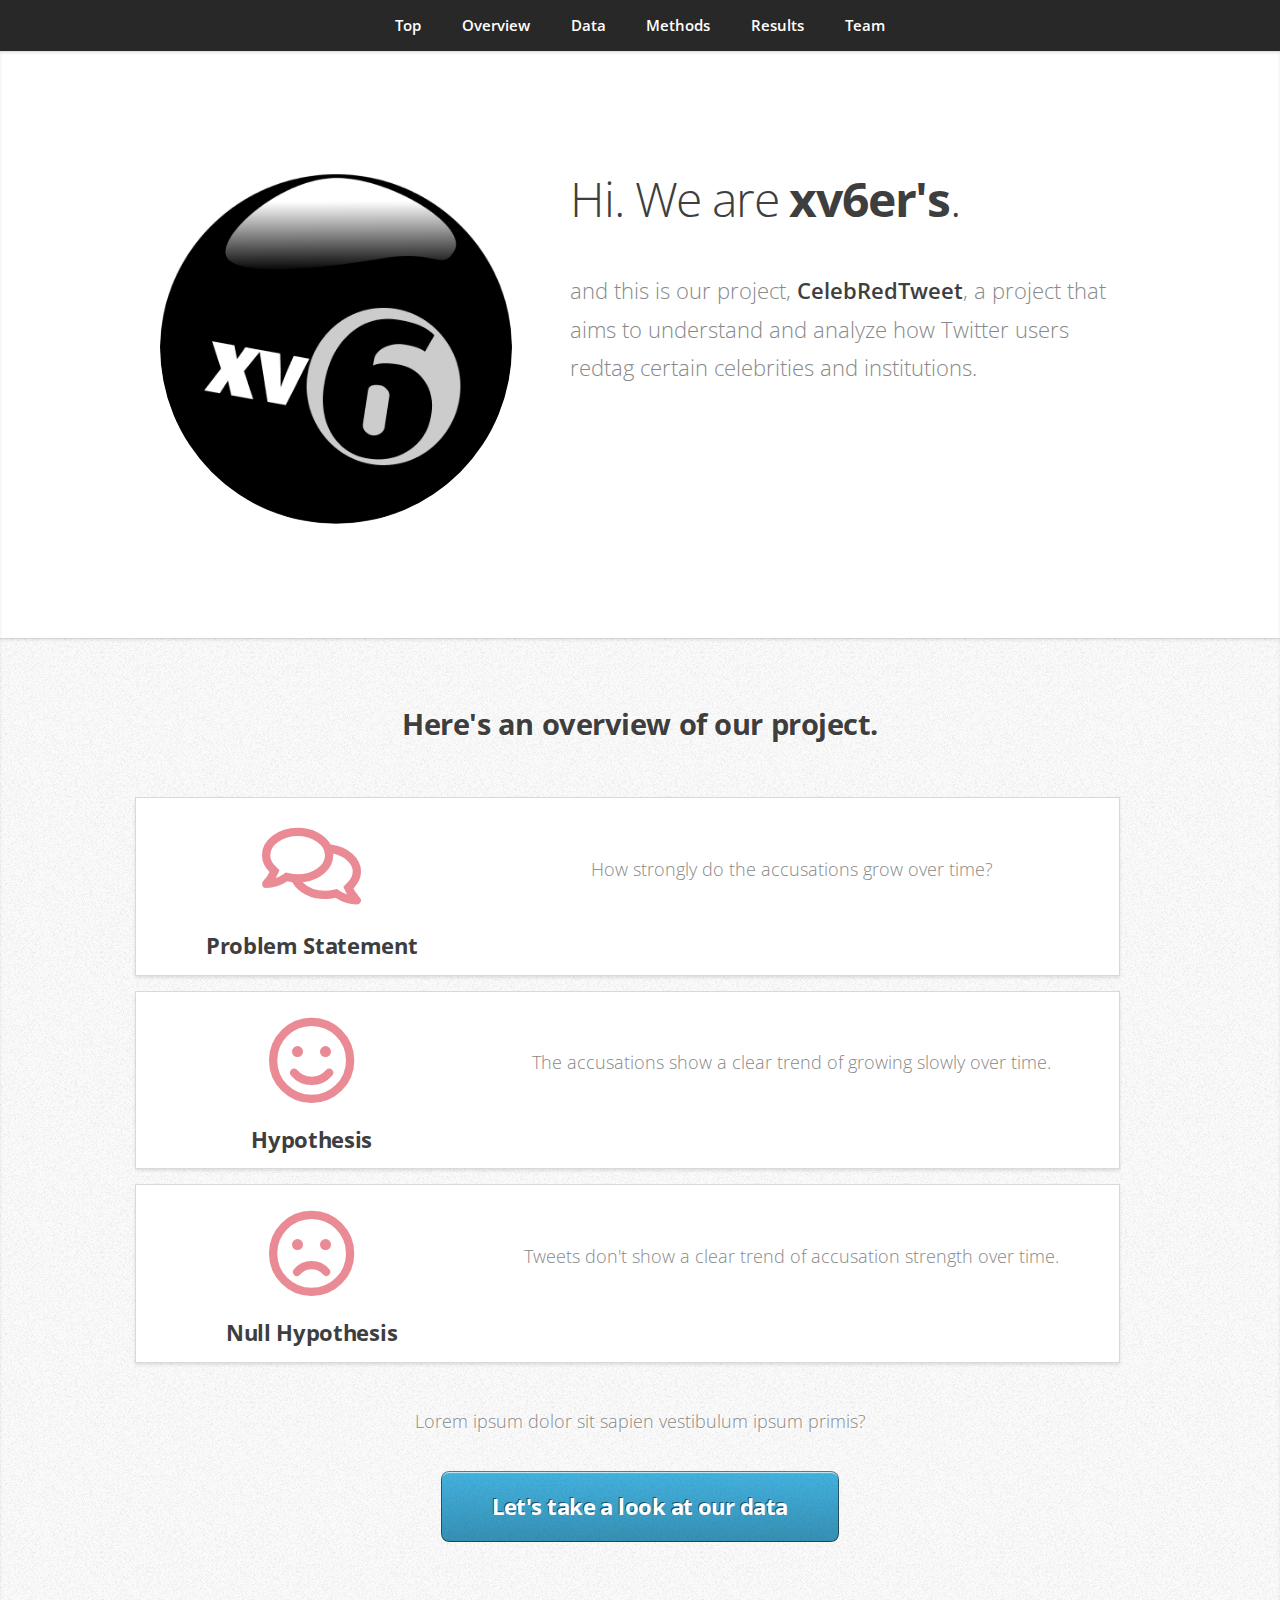
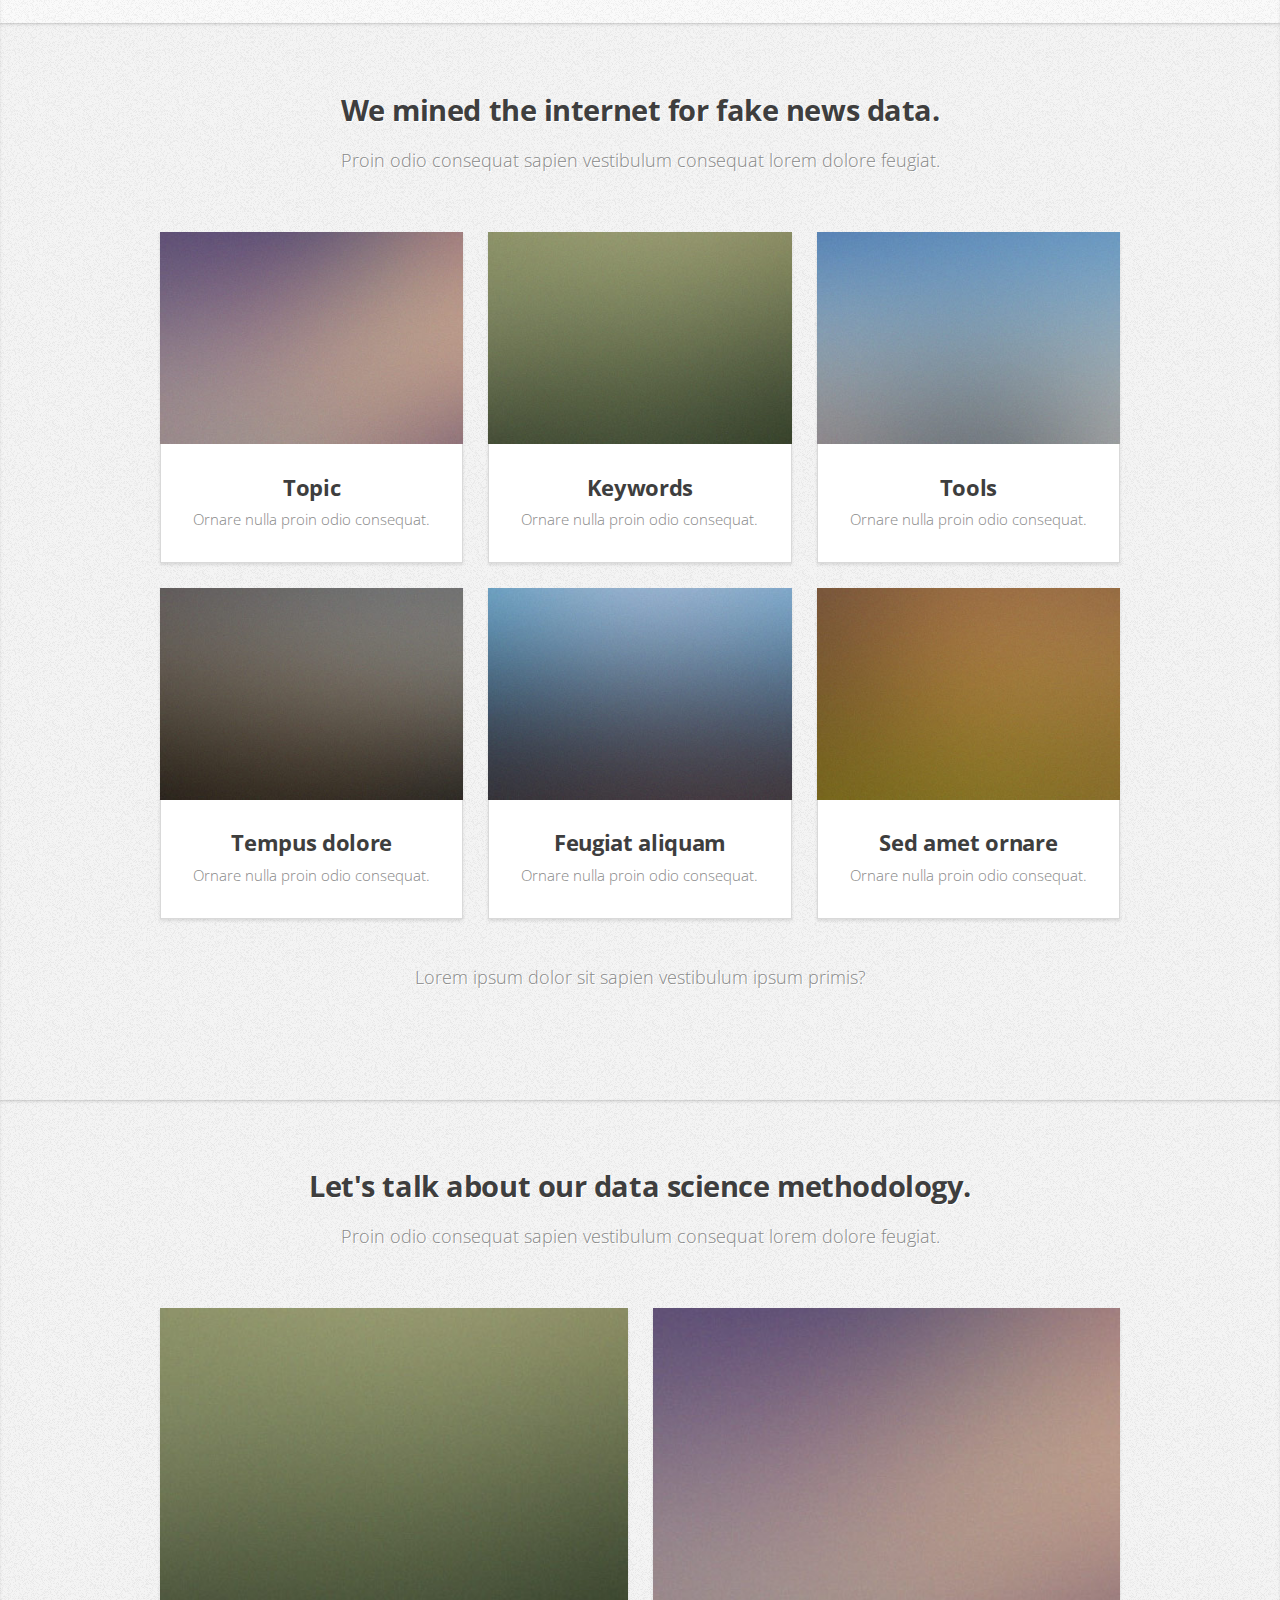
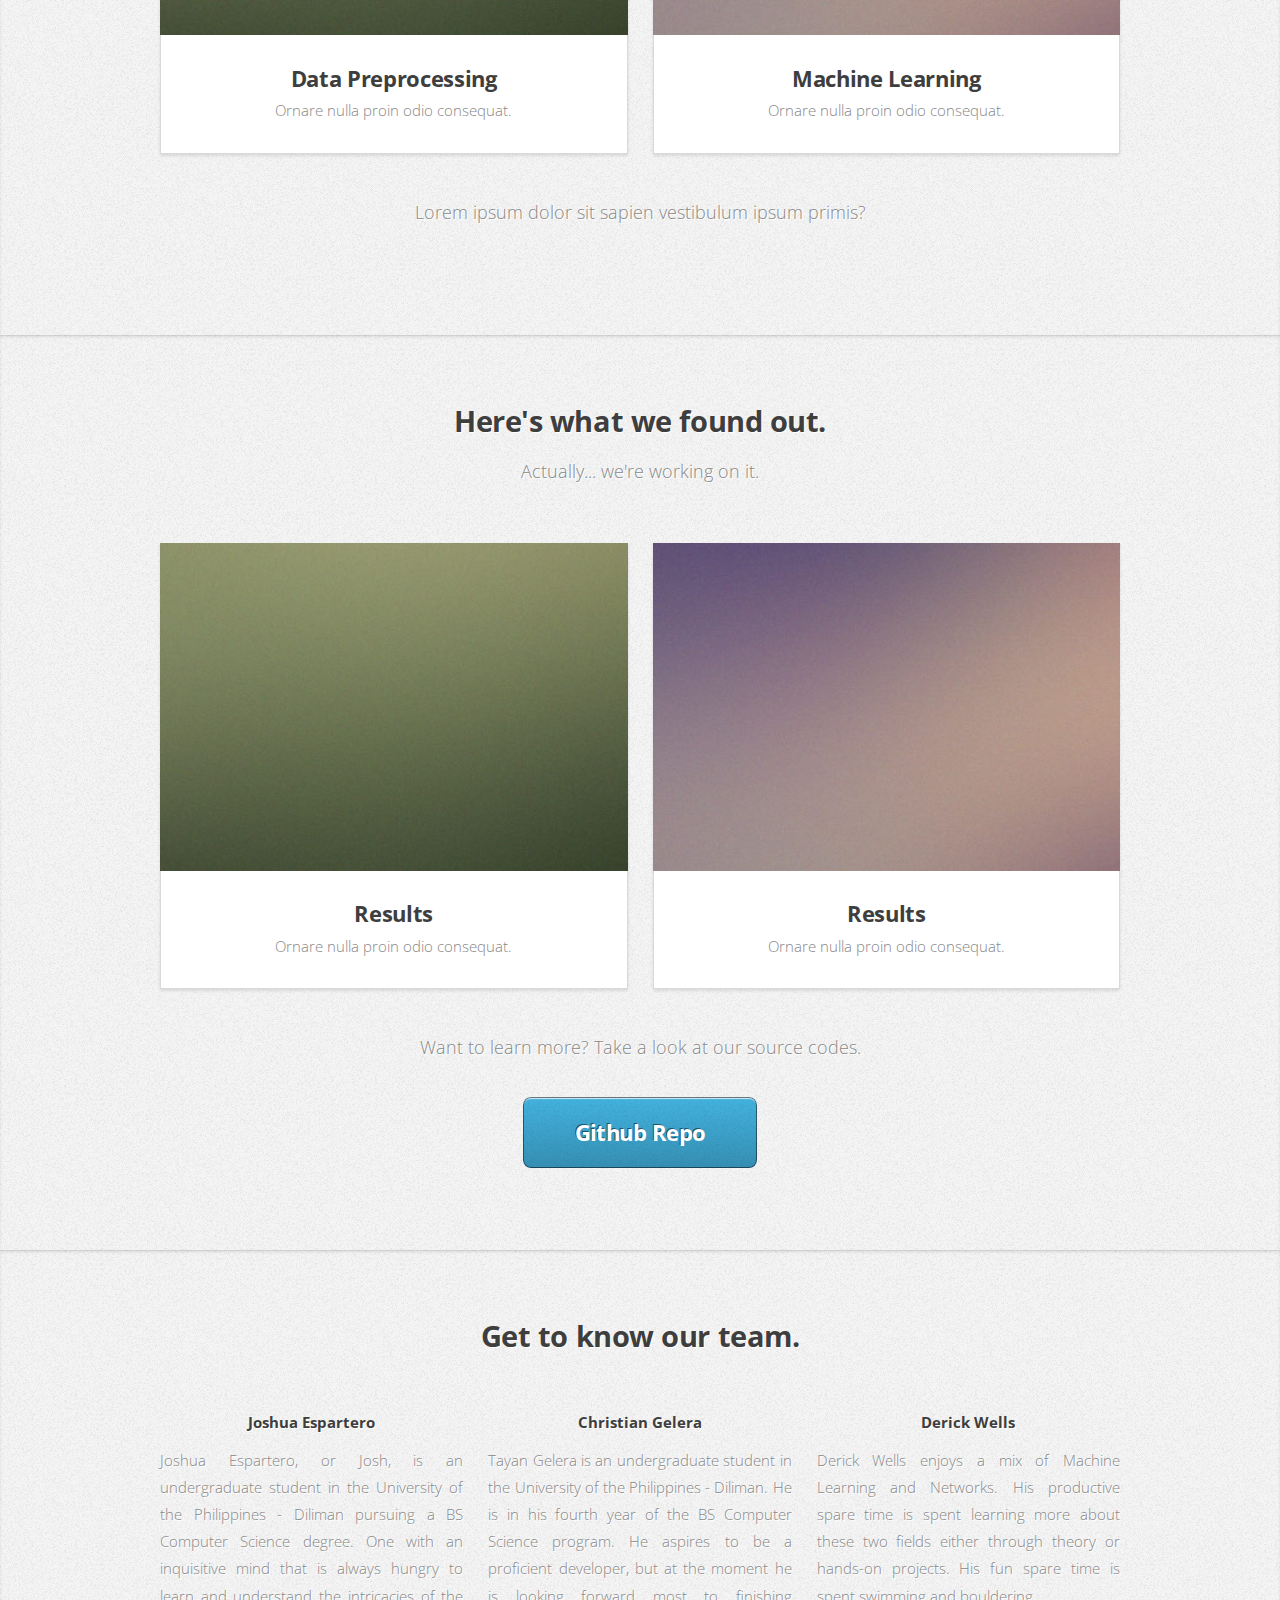
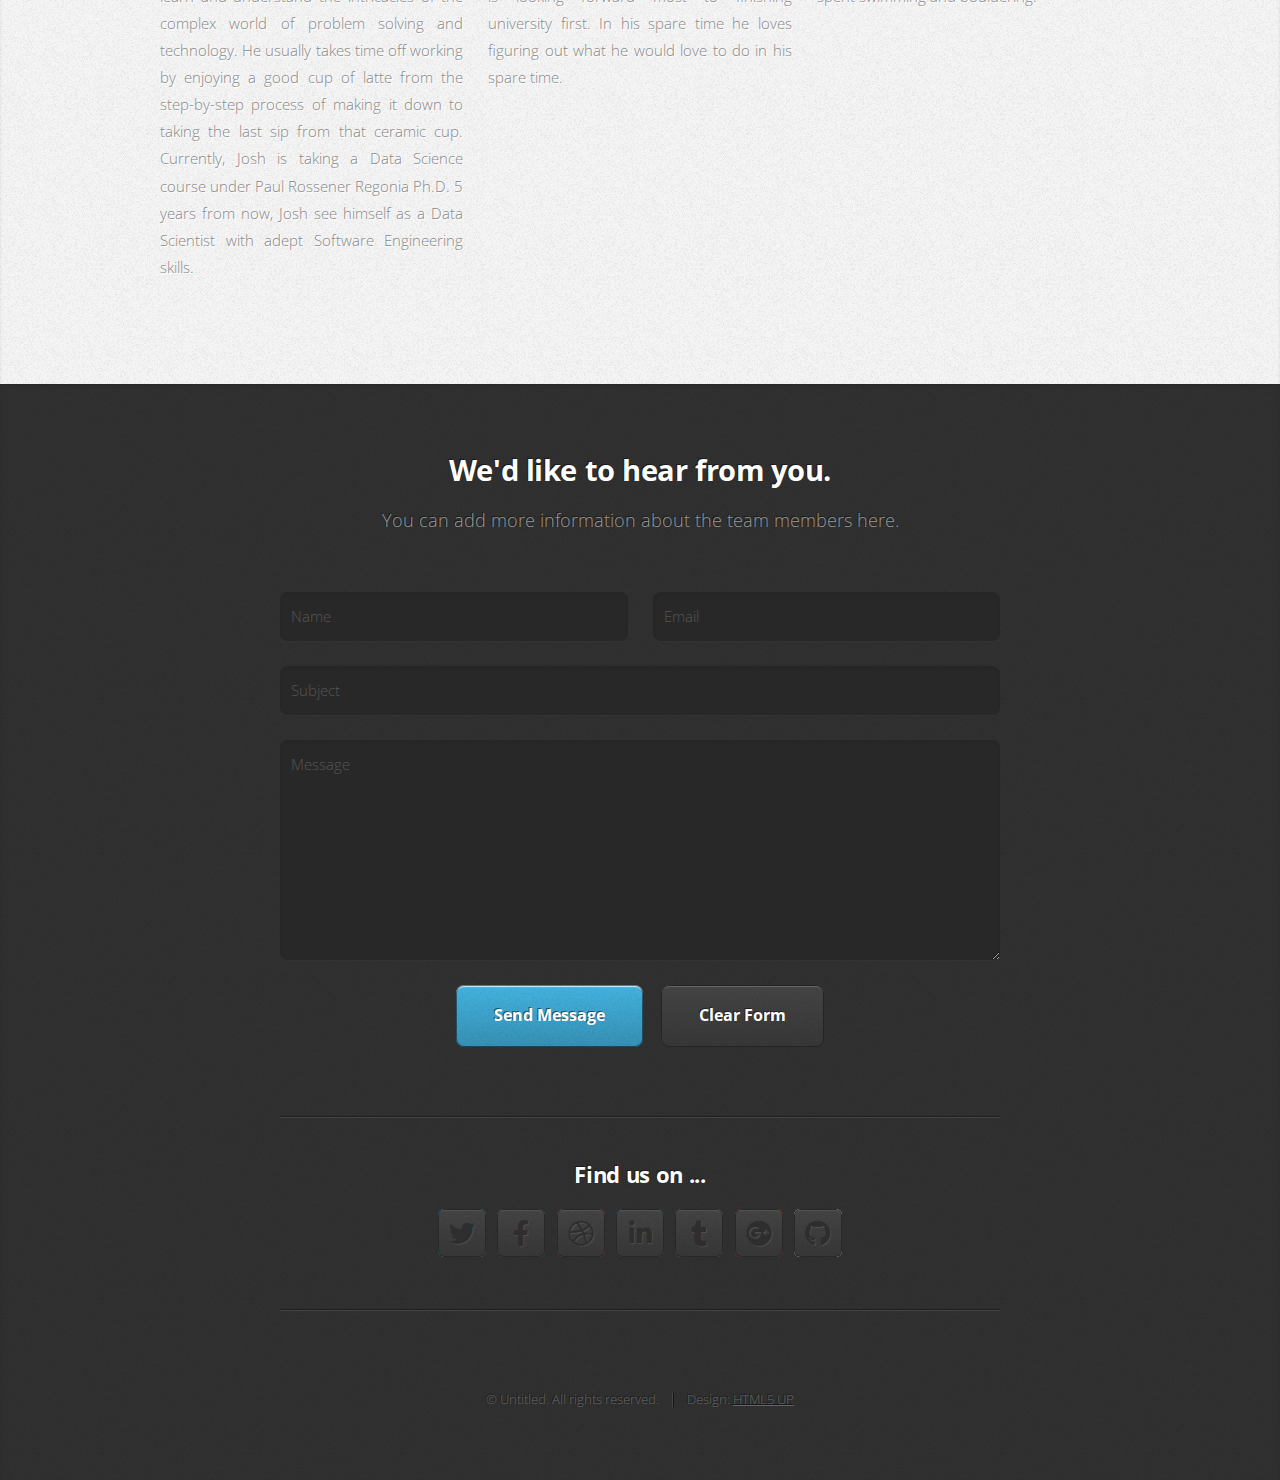
==== commit 78167618: "Updated Hypothesis and Bio" ====
--- a/index.html
+++ b/index.html
@@ -30,13 +30,13 @@
 				<div class="container">
 					<div class="row">
 						<div class="col-4 col-5-large col-12-medium">
-							<span class="image fit"><img src="images/pic00.jpg" alt="" /></span>
+							<span class="image fit"><img src="images/xv6logo.png" alt="" /></span>
 						</div>
 						<div class="col-8 col-7-large col-12-medium">
 							<header>
 								<h1>Hi. We are <strong>xv6er's</strong>.</h1>
 							</header>
-							<p>And this is our project, <strong>Project Title</strong>, <em>a short explanation of the project objectives</em>. Lorem ipsum dolor sit amet, consectetur adipiscing elit, sed do eiusmod tempor incididunt ut labore et dolore magna aliqua. Ut enim ad minim veniam, quis nostrud exercitation ullamco laboris nisi ut aliquip ex ea commodo consequat.</p>
+							<p>and this is our project, <strong>CelebRedTweet</strong>, a project that aims to understand and analyze how Twitter users redtag certain celebrities and institutions.</p>
 						</div>
 					</div>
 				</div>
@@ -54,7 +54,7 @@
 							<h3>Problem Statement</h3>
 						</div>
 						<div class="col-8 col-8-medium col-12-small" style="padding:25px;margin:auto;">
-							<p>How strongly do the accusations grow over time?</p>
+							<p style="font-size:1.25em;">How strongly do the accusations grow over time?</p>
 						</div>
 					</div>
 					<div class="row aln-center box" style="padding:0px;margin-top:15px;">
@@ -63,7 +63,7 @@
 							<h3>Hypothesis</h3>
 						</div>
 						<div class="col-8 col-8-medium col-12-small" style="padding:25px;margin:auto;">
-							<p>The accusations grow strongly over time. - REWORD</p>
+							<p style="font-size:1.25em;">The accusations show a clear trend of growing slowly over time.</p>
 						</div>
 					</div>
 					<div class="row aln-center box" style="padding:0px;;margin-top:15px;">
@@ -72,16 +72,7 @@
 							<h3>Null Hypothesis</h3>
 						</div>
 						<div class="col-8 col-8-medium col-12-small" style="padding:25px;margin:auto;">
-							<p>Tweets don't show a clear trend of accusation strength over time.</p>
-						</div>
-					</div>
-					<div class="row aln-center box" style="padding:0px;margin-top:15px;">
-						<div class="col-4 col-4-medium col-12-small">
-							<span class="icon featured fa-copy"></span>
-							<h3>Action plan</h3>
-						</div>
-						<div class="col-8 col-8-medium col-12-small" style="padding:25px;margin:auto;">
-							<p>Label tweets with a custom "strength field" - WHAT</p>
+							<p style="font-size:1.25em;">Tweets don't show a clear trend of accusation strength over time.</p>
 						</div>
 					</div>
 					<footer>
@@ -216,15 +207,15 @@
 					<div class="row">
 						<div class="col-4">
 							<h5>Joshua Espartero</h5>
-							<p>I am Josh!</p>
+							<p style="text-align:justify;">Joshua Espartero, or Josh, is an undergraduate student in the University of the Philippines - Diliman pursuing a BS Computer Science degree. One with an inquisitive mind that is always hungry to learn and understand the intricacies of the complex world of problem solving and technology. He usually takes time off working by enjoying a good cup of latte from the step-by-step process of making it down to taking the last sip from that ceramic cup. Currently, Josh is taking a Data Science course under Paul Rossener Regonia Ph.D. 5 years from now, Josh see himself as a Data Scientist with adept Software Engineering skills.</p>
 						</div>
 						<div class="col-4">
 							<h5>Christian Gelera</h5>
-							<p>I am Tayan!</p>
+							<p style="text-align:justify;">Tayan Gelera is an undergraduate student in the University of the Philippines - Diliman. He is in his fourth year of the BS Computer Science program. He aspires to be a proficient developer, but at the moment he is looking forward most to finishing university first. In his spare time he loves figuring out what he would love to do in his spare time.</p>
 						</div>
 						<div class="col-4">
 							<h5>Derick Wells</h5>
-							<p>I am Derick!</p>
+							<p style="text-align:justify;">Derick Wells enjoys a mix of Machine Learning and Networks. His productive spare time is spent learning more about these two fields either through theory or hands-on projects. His fun spare time is spent swimming and bouldering.</p>
 						</div>
 					</div>
 				</div>
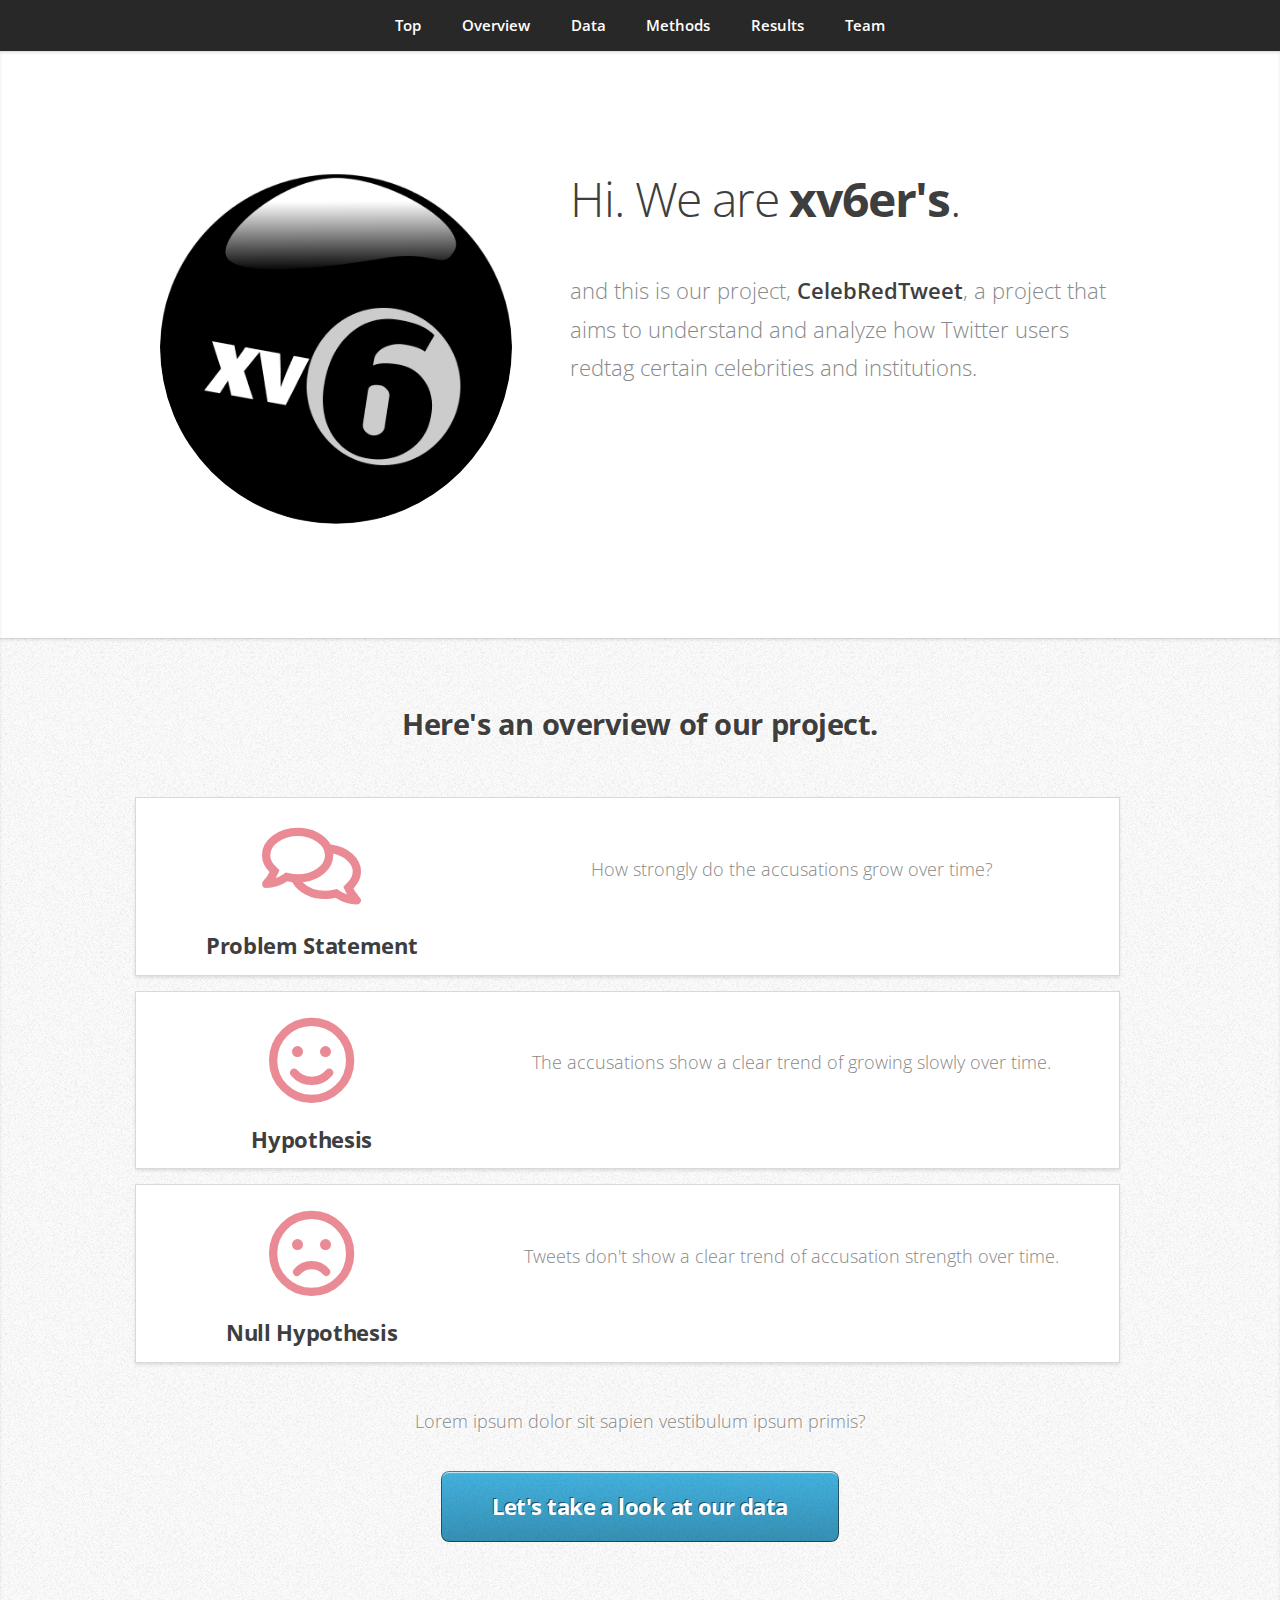
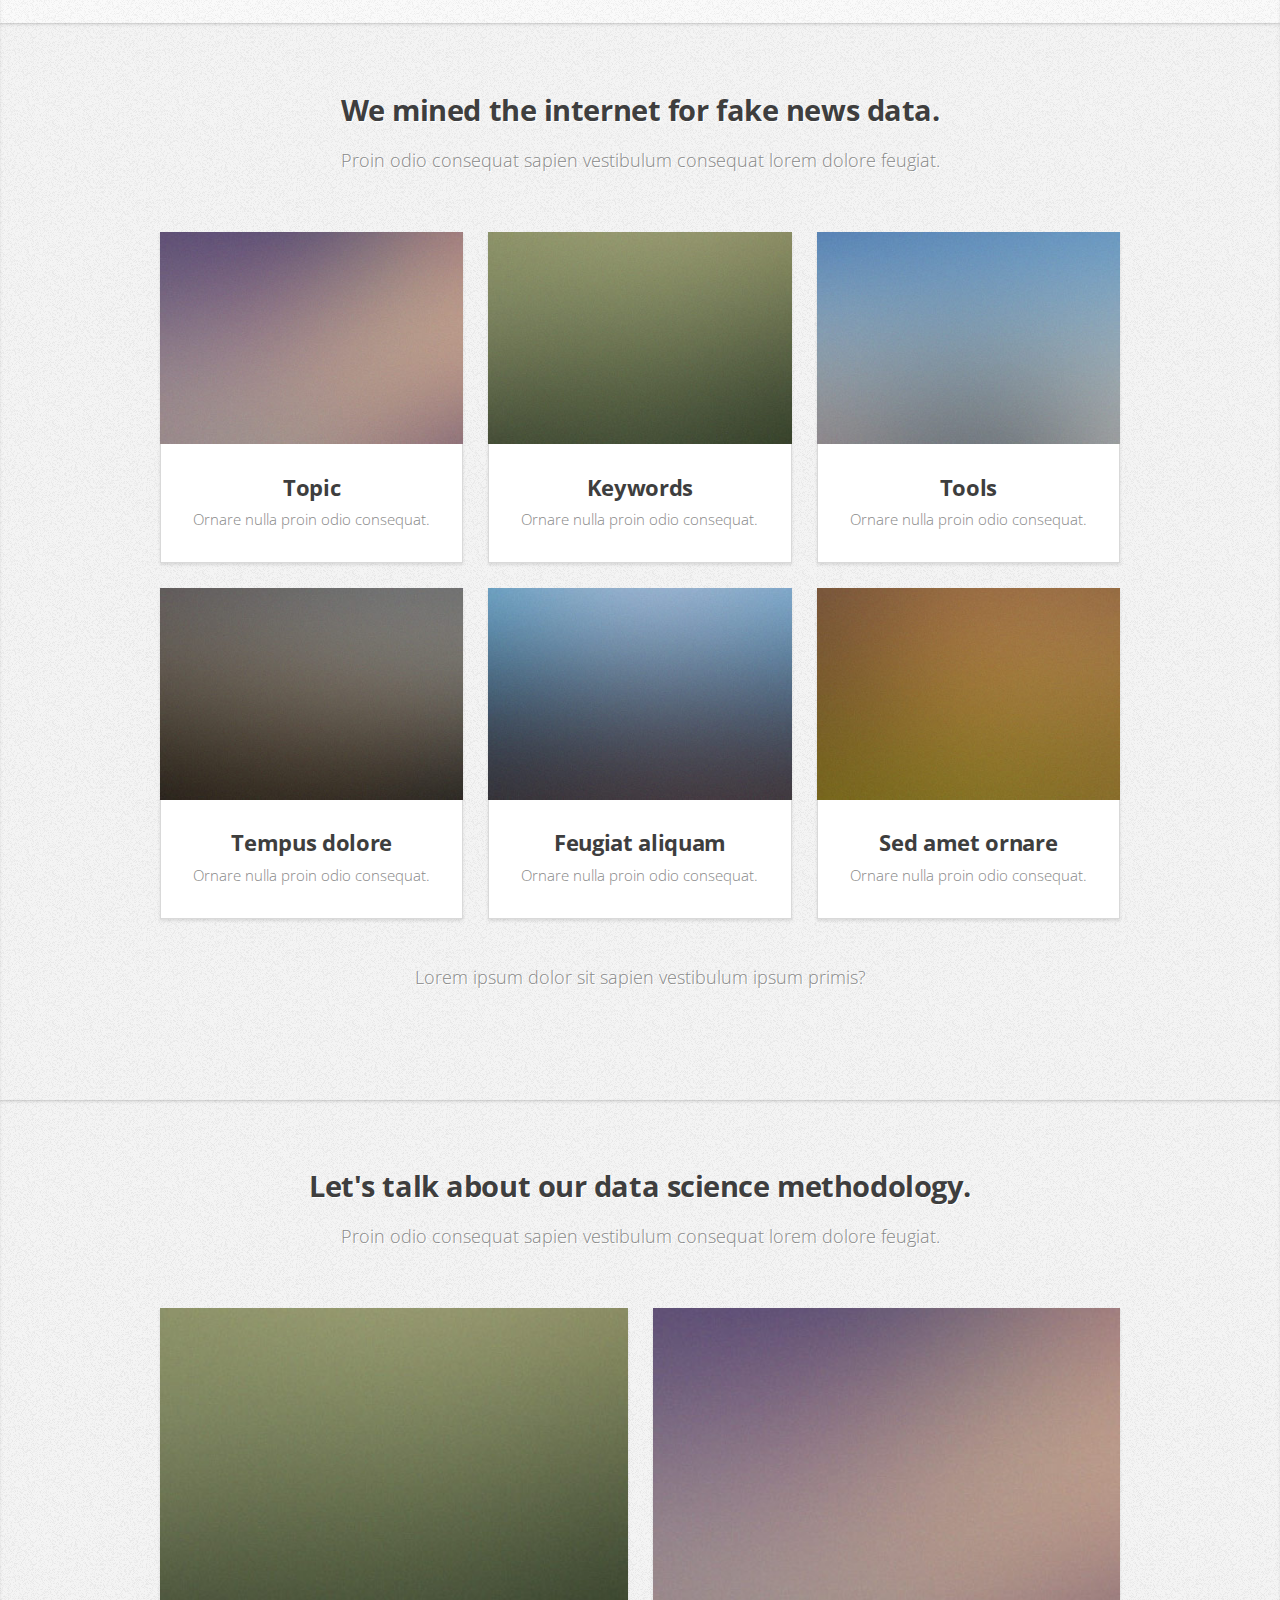
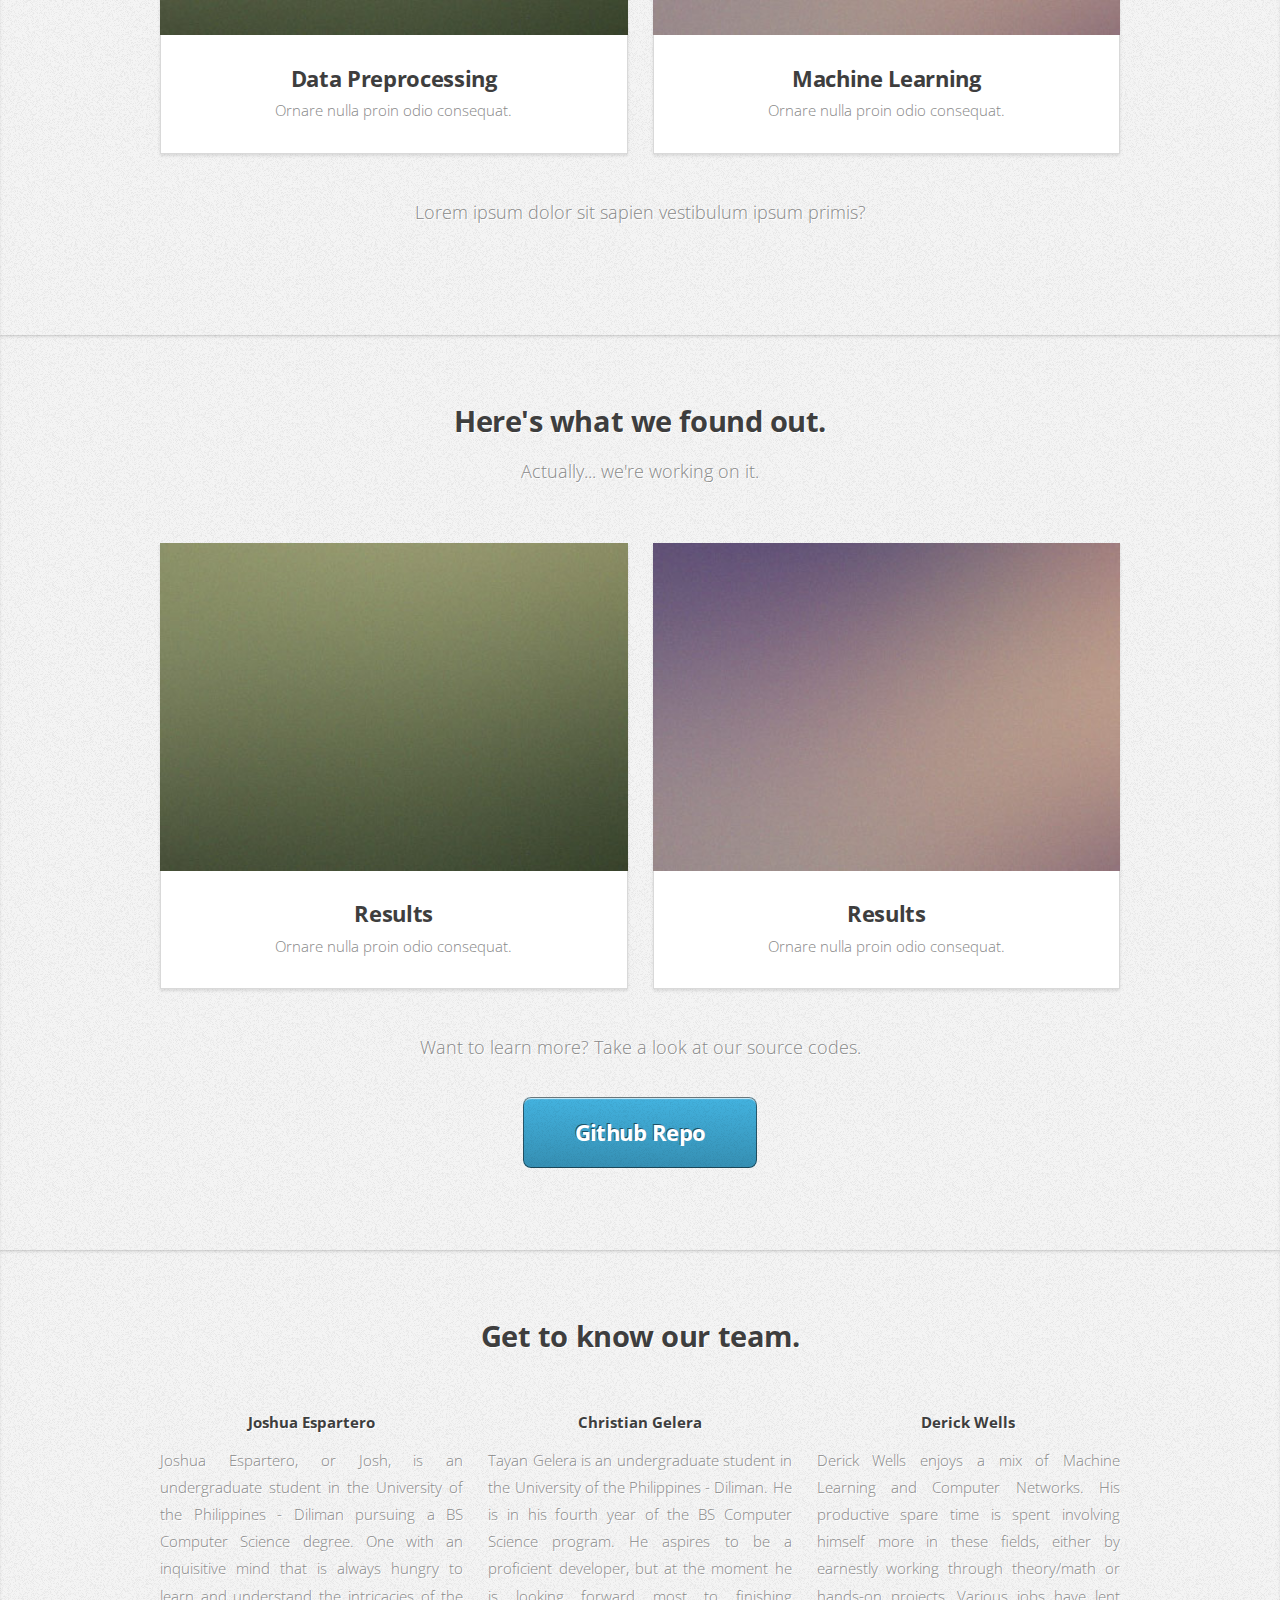
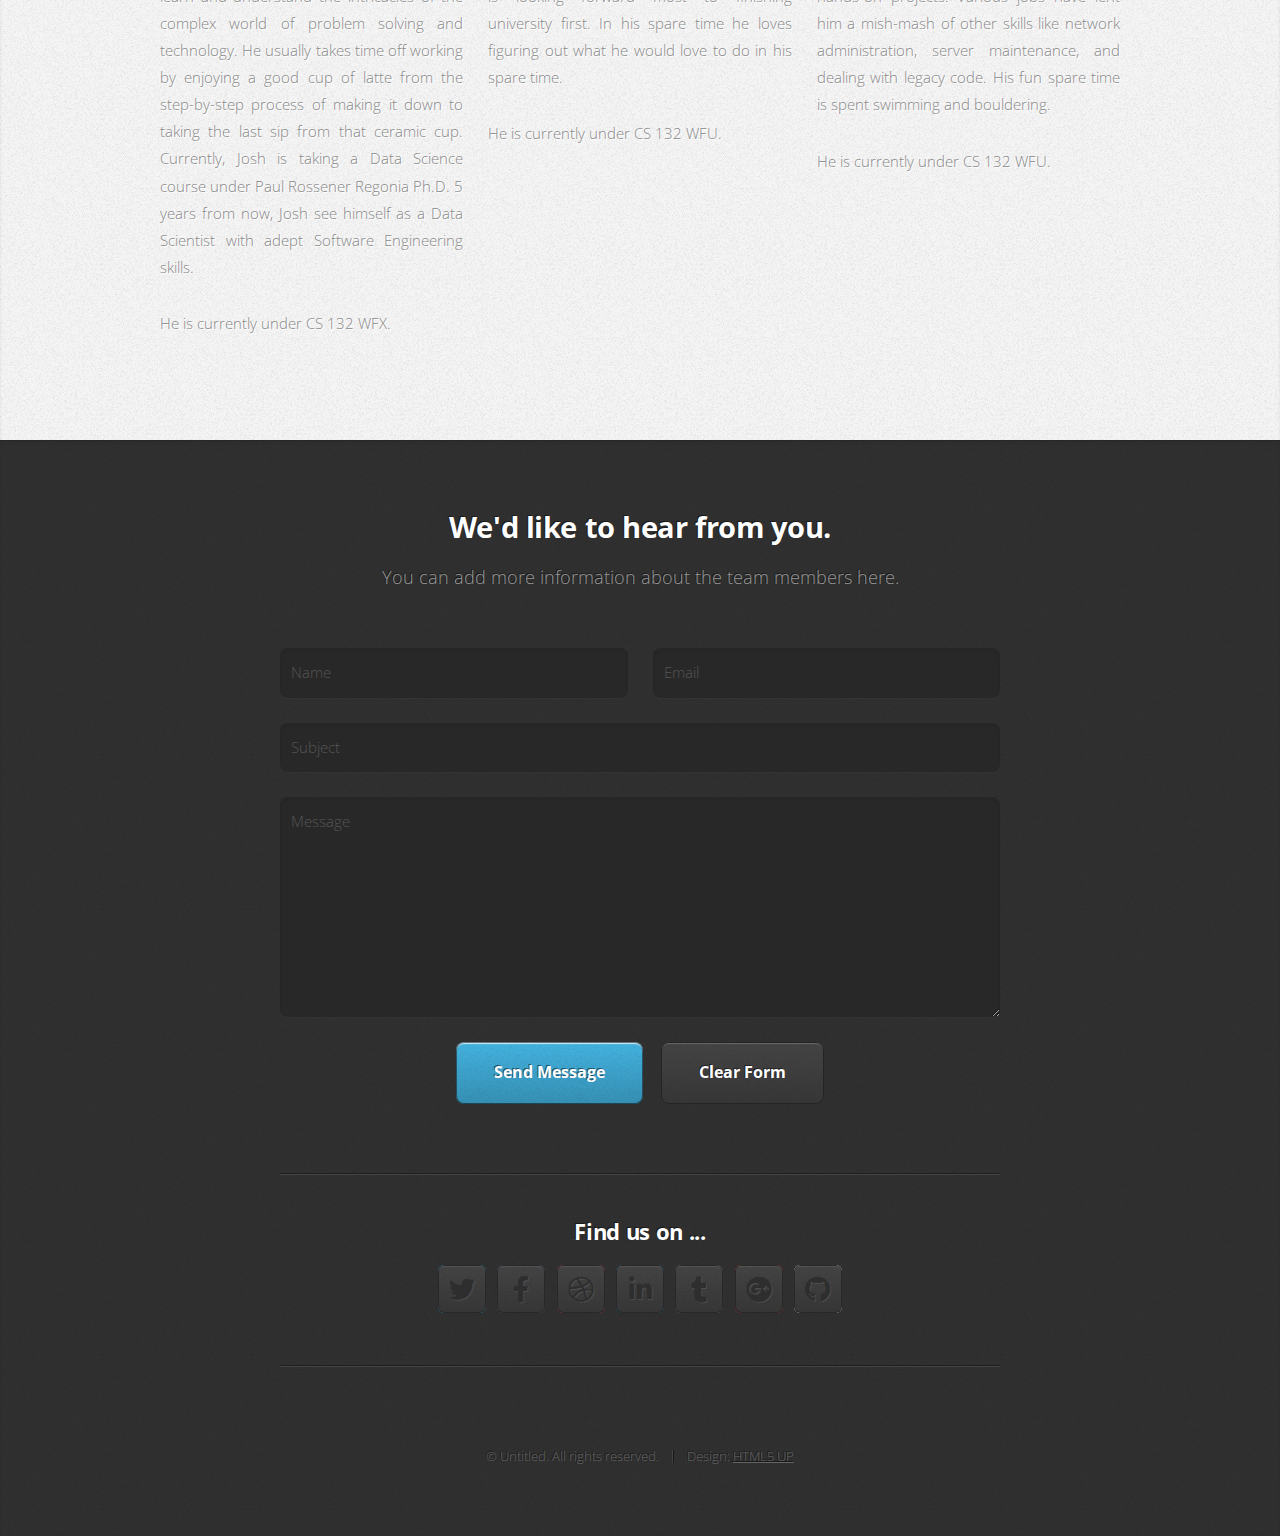
==== commit 94b4f342: "Updated bio" ====
--- a/index.html
+++ b/index.html
@@ -208,14 +208,17 @@
 						<div class="col-4">
 							<h5>Joshua Espartero</h5>
 							<p style="text-align:justify;">Joshua Espartero, or Josh, is an undergraduate student in the University of the Philippines - Diliman pursuing a BS Computer Science degree. One with an inquisitive mind that is always hungry to learn and understand the intricacies of the complex world of problem solving and technology. He usually takes time off working by enjoying a good cup of latte from the step-by-step process of making it down to taking the last sip from that ceramic cup. Currently, Josh is taking a Data Science course under Paul Rossener Regonia Ph.D. 5 years from now, Josh see himself as a Data Scientist with adept Software Engineering skills.</p>
+							<p style="text-align:justify;">He is currently under CS 132 WFX.</p>
 						</div>
 						<div class="col-4">
 							<h5>Christian Gelera</h5>
 							<p style="text-align:justify;">Tayan Gelera is an undergraduate student in the University of the Philippines - Diliman. He is in his fourth year of the BS Computer Science program. He aspires to be a proficient developer, but at the moment he is looking forward most to finishing university first. In his spare time he loves figuring out what he would love to do in his spare time.</p>
+							<p style="text-align:justify;">He is currently under CS 132 WFU.</p>
 						</div>
 						<div class="col-4">
 							<h5>Derick Wells</h5>
-							<p style="text-align:justify;">Derick Wells enjoys a mix of Machine Learning and Networks. His productive spare time is spent learning more about these two fields either through theory or hands-on projects. His fun spare time is spent swimming and bouldering.</p>
+							<p style="text-align:justify;">Derick Wells enjoys a mix of Machine Learning and Computer Networks. His productive spare time is spent involving himself more in these fields, either by earnestly working through theory/math or hands-on projects. Various jobs have lent him a mish-mash of other skills like network administration, server maintenance, and dealing with legacy code. His fun spare time is spent swimming and bouldering.</p>
+							<p style="text-align:justify;">He is currently under CS 132 WFU.</p>
 						</div>
 					</div>
 				</div>
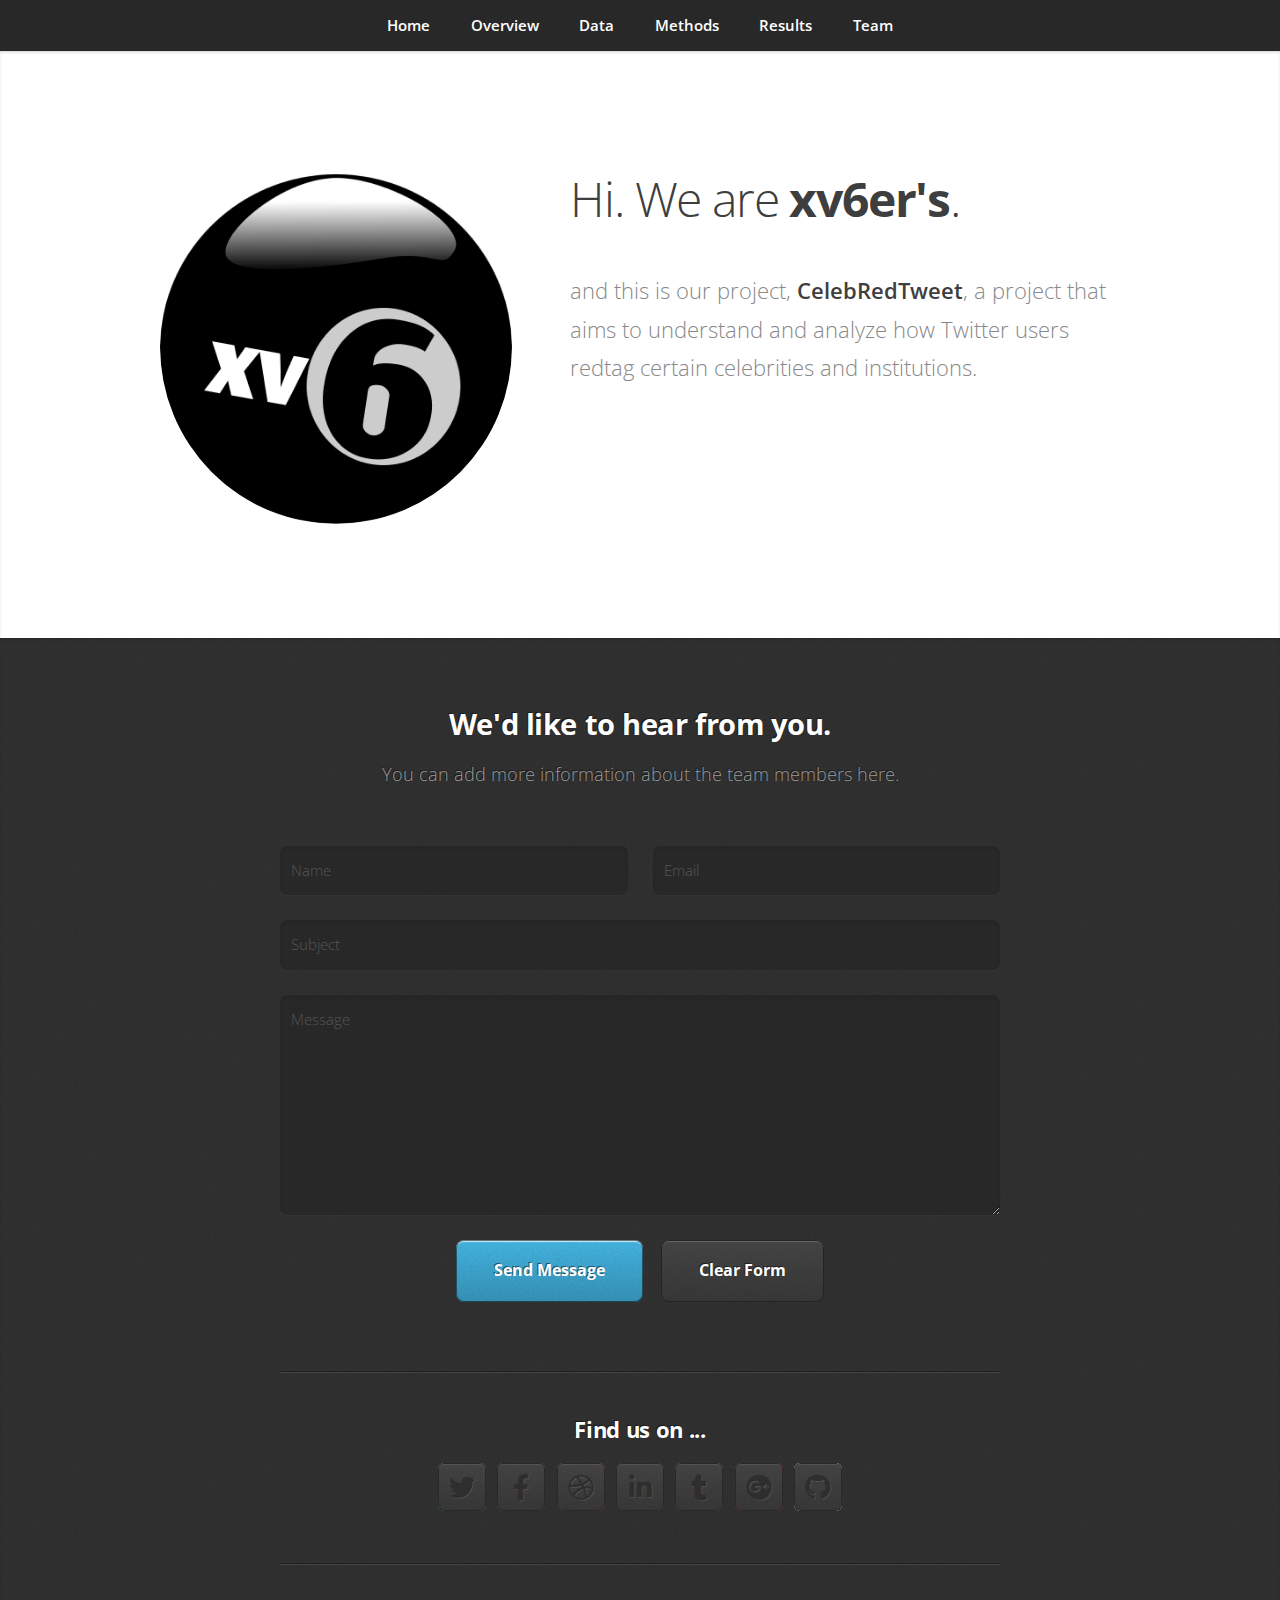
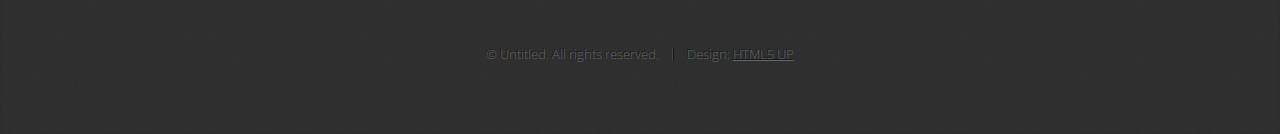
==== commit 84ad002a: "Updated structure" ====
--- a/index.html
+++ b/index.html
@@ -16,12 +16,12 @@
 		<!-- Nav -->
 			<nav id="nav">
 				<ul class="container">
-					<li><a href="#top">Top</a></li>
-					<li><a href="#overview">Overview</a></li>
-					<li><a href="#data">Data</a></li>
-					<li><a href="#methods">Methods</a></li>
-					<li><a href="#results">Results</a></li>
-					<li><a href="#team">Team</a></li>
+					<li><a href="index.html">Home</a></li>
+					<li><a href="overview.html">Overview</a></li>
+					<li><a href="data.html">Data</a></li>
+					<li><a href="methods.html">Methods</a></li>
+					<li><a href="results.html">Results</a></li>
+					<li><a href="team.html">Team</a></li>
 				</ul>
 			</nav>
 
@@ -42,253 +42,73 @@
 				</div>
 			</article>
 
-		<!-- Overview -->
-			<article id="overview" class="wrapper style2">
-				<div class="container">
-					<header>
-						<h2>Here's an overview of our project.</h2>
-					</header>
-					<div class="row aln-center box" style="padding:0px;margin-top:15px;">
-						<div class="col-4 col-4-medium col-12-small">
-							<span class="icon featured fa-comments"></span>
-							<h3>Problem Statement</h3>
-						</div>
-						<div class="col-8 col-8-medium col-12-small" style="padding:25px;margin:auto;">
-							<p style="font-size:1.25em;">How strongly do the accusations grow over time?</p>
-						</div>
+			
+
+		<!-- Contact -->
+		<article id="contact" class="wrapper style4">
+			<div class="container medium">
+				<header>
+					<h2>We'd like to hear from you.</h2>
+					<p>You can add more information about the team members here.</p>
+				</header>
+				<div class="row">
+					<div class="col-12">
+						<form method="post" action="#">
+							<div class="row">
+								<div class="col-6 col-12-small">
+									<input type="text" name="name" id="name" placeholder="Name" />
+								</div>
+								<div class="col-6 col-12-small">
+									<input type="text" name="email" id="email" placeholder="Email" />
+								</div>
+								<div class="col-12">
+									<input type="text" name="subject" id="subject" placeholder="Subject" />
+								</div>
+								<div class="col-12">
+									<textarea name="message" id="message" placeholder="Message"></textarea>
+								</div>
+								<div class="col-12">
+									<ul class="actions">
+										<li><input type="submit" value="Send Message" /></li>
+										<li><input type="reset" value="Clear Form" class="alt" /></li>
+									</ul>
+								</div>
+							</div>
+						</form>
 					</div>
-					<div class="row aln-center box" style="padding:0px;margin-top:15px;">
-						<div class="col-4 col-4-medium col-12-small">
-							<span class="icon featured fa-smile"></span>
-							<h3>Hypothesis</h3>
-						</div>
-						<div class="col-8 col-8-medium col-12-small" style="padding:25px;margin:auto;">
-							<p style="font-size:1.25em;">The accusations show a clear trend of growing slowly over time.</p>
-						</div>
-					</div>
-					<div class="row aln-center box" style="padding:0px;;margin-top:15px;">
-						<div class="col-4 col-4-medium col-12-small">
-							<span class="icon featured fa-frown"></span>
-							<h3>Null Hypothesis</h3>
-						</div>
-						<div class="col-8 col-8-medium col-12-small" style="padding:25px;margin:auto;">
-							<p style="font-size:1.25em;">Tweets don't show a clear trend of accusation strength over time.</p>
-						</div>
-					</div>
-					<footer>
-						<p>Lorem ipsum dolor sit sapien vestibulum ipsum primis?</p>
-						<a href="#portfolio" class="button large scrolly">Let's take a look at our data</a>
-					</footer>
-				</div>
-			</article>
-
-		<!-- Data -->
-			<article id="data" class="wrapper style3">
-				<div class="container">
-					<header>
-						<h2>We mined the internet for fake news data.</h2>
-						<p>Proin odio consequat  sapien vestibulum consequat lorem dolore feugiat.</p>
-					</header>
-					<div class="row">
-						<div class="col-4 col-6-medium col-12-small">
-							<article class="box style2">
-								<a href="#" class="image featured"><img src="images/pic01.jpg" alt="" /></a>
-								<h3><a href="#">Topic</a></h3>
-								<p>Ornare nulla proin odio consequat.</p>
-							</article>
-						</div>
-						<div class="col-4 col-6-medium col-12-small">
-							<article class="box style2">
-								<a href="#" class="image featured"><img src="images/pic02.jpg" alt="" /></a>
-								<h3><a href="#">Keywords</a></h3>
-								<p>Ornare nulla proin odio consequat.</p>
-							</article>
-						</div>
-						<div class="col-4 col-6-medium col-12-small">
-							<article class="box style2">
-								<a href="#" class="image featured"><img src="images/pic03.jpg" alt="" /></a>
-								<h3><a href="#">Tools</a></h3>
-								<p>Ornare nulla proin odio consequat.</p>
-							</article>
-						</div>
-						<div class="col-4 col-6-medium col-12-small">
-							<article class="box style2">
-								<a href="#" class="image featured"><img src="images/pic04.jpg" alt="" /></a>
-								<h3><a href="#">Tempus dolore</a></h3>
-								<p>Ornare nulla proin odio consequat.</p>
-							</article>
-						</div>
-						<div class="col-4 col-6-medium col-12-small">
-							<article class="box style2">
-								<a href="#" class="image featured"><img src="images/pic05.jpg" alt="" /></a>
-								<h3><a href="#">Feugiat aliquam</a></h3>
-								<p>Ornare nulla proin odio consequat.</p>
-							</article>
-						</div>
-						<div class="col-4 col-6-medium col-12-small">
-							<article class="box style2">
-								<a href="#" class="image featured"><img src="images/pic06.jpg" alt="" /></a>
-								<h3><a href="#">Sed amet ornare</a></h3>
-								<p>Ornare nulla proin odio consequat.</p>
-							</article>
-						</div>
-					</div>
-					<footer>
-						<p>Lorem ipsum dolor sit sapien vestibulum ipsum primis?</p>
-					</footer>
-				</div>
-			</article>
-
-			<!-- Methods -->
-			<article id="methods" class="wrapper style3">
-				<div class="container">
-					<header>
-						<h2>Let's talk about our data science methodology.</h2>
-						<p>Proin odio consequat  sapien vestibulum consequat lorem dolore feugiat.</p>
-					</header>
-					<div class="row">
-						<div class="col-6 col-6-medium col-12-small">
-							<article class="box style2">
-								<a href="#" class="image featured"><img src="images/pic02.jpg" alt="" /></a>
-								<h3><a href="#">Data Preprocessing</a></h3>
-								<p>Ornare nulla proin odio consequat.</p>
-							</article>
-						</div>
-						<div class="col-6 col-6-medium col-12-small">
-							<article class="box style2">
-								<a href="#" class="image featured"><img src="images/pic01.jpg" alt="" /></a>
-								<h3><a href="#">Machine Learning</a></h3>
-								<p>Ornare nulla proin odio consequat.</p>
-							</article>
-						</div>
-					</div>
-					<footer>
-						<p>Lorem ipsum dolor sit sapien vestibulum ipsum primis?</p>
-					</footer>
-				</div>
-			</article>
-
-			<!-- Results -->
-			<article id="results" class="wrapper style3">
-				<div class="container">
-					<header>
-						<h2>Here's what we found out.</h2>
-						<p>Actually... we're working on it.</p>
-					</header>
-					<div class="row">
-						<div class="col-6 col-6-medium col-12-small">
-							<article class="box style2">
-								<a href="#" class="image featured"><img src="images/pic02.jpg" alt="" /></a>
-								<h3><a href="#">Results</a></h3>
-								<p>Ornare nulla proin odio consequat.</p>
-							</article>
-						</div>
-						<div class="col-6 col-6-medium col-12-small">
-							<article class="box style2">
-								<a href="#" class="image featured"><img src="images/pic01.jpg" alt="" /></a>
-								<h3><a href="#">Results</a></h3>
-								<p>Ornare nulla proin odio consequat.</p>
-							</article>
-						</div>
-					</div>
-					<footer>
-						<p>Want to learn more? Take a look at our source codes.</p>
-						<a href="#contact" class="button large scrolly">Github Repo</a>
-					</footer>
-				</div>
-			</article>
-
-		<!-- Team! -->
-			<article id="team" class="wrapper style3">
-				<div class="container">
-					<header>
-						<h2>Get to know our team.</h2>
-					</header>
-					<div class="row">
-						<div class="col-4">
-							<h5>Joshua Espartero</h5>
-							<p style="text-align:justify;">Joshua Espartero, or Josh, is an undergraduate student in the University of the Philippines - Diliman pursuing a BS Computer Science degree. One with an inquisitive mind that is always hungry to learn and understand the intricacies of the complex world of problem solving and technology. He usually takes time off working by enjoying a good cup of latte from the step-by-step process of making it down to taking the last sip from that ceramic cup. Currently, Josh is taking a Data Science course under Paul Rossener Regonia Ph.D. 5 years from now, Josh see himself as a Data Scientist with adept Software Engineering skills.</p>
-							<p style="text-align:justify;">He is currently under CS 132 WFX.</p>
-						</div>
-						<div class="col-4">
-							<h5>Christian Gelera</h5>
-							<p style="text-align:justify;">Tayan Gelera is an undergraduate student in the University of the Philippines - Diliman. He is in his fourth year of the BS Computer Science program. He aspires to be a proficient developer, but at the moment he is looking forward most to finishing university first. In his spare time he loves figuring out what he would love to do in his spare time.</p>
-							<p style="text-align:justify;">He is currently under CS 132 WFU.</p>
-						</div>
-						<div class="col-4">
-							<h5>Derick Wells</h5>
-							<p style="text-align:justify;">Derick Wells enjoys a mix of Machine Learning and Computer Networks. His productive spare time is spent involving himself more in these fields, either by earnestly working through theory/math or hands-on projects. Various jobs have lent him a mish-mash of other skills like network administration, server maintenance, and dealing with legacy code. His fun spare time is spent swimming and bouldering.</p>
-							<p style="text-align:justify;">He is currently under CS 132 WFU.</p>
-						</div>
+					<div class="col-12">
+						<hr />
+						<h3>Find us on ...</h3>
+						<ul class="social">
+							<li><a href="#" class="icon brands fa-twitter"><span class="label">Twitter</span></a></li>
+							<li><a href="#" class="icon brands fa-facebook-f"><span class="label">Facebook</span></a></li>
+							<li><a href="#" class="icon brands fa-dribbble"><span class="label">Dribbble</span></a></li>
+							<li><a href="#" class="icon brands fa-linkedin-in"><span class="label">LinkedIn</span></a></li>
+							<li><a href="#" class="icon brands fa-tumblr"><span class="label">Tumblr</span></a></li>
+							<li><a href="#" class="icon brands fa-google-plus"><span class="label">Google+</span></a></li>
+							<li><a href="#" class="icon brands fa-github"><span class="label">Github</span></a></li>
+							<!--
+							<li><a href="#" class="icon solid fa-rss"><span>RSS</span></a></li>
+							<li><a href="#" class="icon brands fa-instagram"><span>Instagram</span></a></li>
+							<li><a href="#" class="icon brands fa-foursquare"><span>Foursquare</span></a></li>
+							<li><a href="#" class="icon brands fa-skype"><span>Skype</span></a></li>
+							<li><a href="#" class="icon brands fa-soundcloud"><span>Soundcloud</span></a></li>
+							<li><a href="#" class="icon brands fa-youtube"><span>YouTube</span></a></li>
+							<li><a href="#" class="icon brands fa-blogger"><span>Blogger</span></a></li>
+							<li><a href="#" class="icon brands fa-flickr"><span>Flickr</span></a></li>
+							<li><a href="#" class="icon brands fa-vimeo"><span>Vimeo</span></a></li>
+							-->
+						</ul>
+						<hr />
 					</div>
 				</div>
-			</article>
-
-		<!-- Contact -->
-			<article id="contact" class="wrapper style4">
-				<div class="container medium">
-					<header>
-						<h2>We'd like to hear from you.</h2>
-						<p>You can add more information about the team members here.</p>
-					</header>
-					<div class="row">
-						<div class="col-12">
-							<form method="post" action="#">
-								<div class="row">
-									<div class="col-6 col-12-small">
-										<input type="text" name="name" id="name" placeholder="Name" />
-									</div>
-									<div class="col-6 col-12-small">
-										<input type="text" name="email" id="email" placeholder="Email" />
-									</div>
-									<div class="col-12">
-										<input type="text" name="subject" id="subject" placeholder="Subject" />
-									</div>
-									<div class="col-12">
-										<textarea name="message" id="message" placeholder="Message"></textarea>
-									</div>
-									<div class="col-12">
-										<ul class="actions">
-											<li><input type="submit" value="Send Message" /></li>
-											<li><input type="reset" value="Clear Form" class="alt" /></li>
-										</ul>
-									</div>
-								</div>
-							</form>
-						</div>
-						<div class="col-12">
-							<hr />
-							<h3>Find us on ...</h3>
-							<ul class="social">
-								<li><a href="#" class="icon brands fa-twitter"><span class="label">Twitter</span></a></li>
-								<li><a href="#" class="icon brands fa-facebook-f"><span class="label">Facebook</span></a></li>
-								<li><a href="#" class="icon brands fa-dribbble"><span class="label">Dribbble</span></a></li>
-								<li><a href="#" class="icon brands fa-linkedin-in"><span class="label">LinkedIn</span></a></li>
-								<li><a href="#" class="icon brands fa-tumblr"><span class="label">Tumblr</span></a></li>
-								<li><a href="#" class="icon brands fa-google-plus"><span class="label">Google+</span></a></li>
-								<li><a href="#" class="icon brands fa-github"><span class="label">Github</span></a></li>
-								<!--
-								<li><a href="#" class="icon solid fa-rss"><span>RSS</span></a></li>
-								<li><a href="#" class="icon brands fa-instagram"><span>Instagram</span></a></li>
-								<li><a href="#" class="icon brands fa-foursquare"><span>Foursquare</span></a></li>
-								<li><a href="#" class="icon brands fa-skype"><span>Skype</span></a></li>
-								<li><a href="#" class="icon brands fa-soundcloud"><span>Soundcloud</span></a></li>
-								<li><a href="#" class="icon brands fa-youtube"><span>YouTube</span></a></li>
-								<li><a href="#" class="icon brands fa-blogger"><span>Blogger</span></a></li>
-								<li><a href="#" class="icon brands fa-flickr"><span>Flickr</span></a></li>
-								<li><a href="#" class="icon brands fa-vimeo"><span>Vimeo</span></a></li>
-								-->
-							</ul>
-							<hr />
-						</div>
-					</div>
-					<footer>
-						<ul id="copyright">
-							<li>&copy; Untitled. All rights reserved.</li><li>Design: <a href="http://html5up.net">HTML5 UP</a></li>
-						</ul>
-					</footer>
-				</div>
-			</article>
+				<footer>
+					<ul id="copyright">
+						<li>&copy; Untitled. All rights reserved.</li><li>Design: <a href="http://html5up.net">HTML5 UP</a></li>
+					</ul>
+				</footer>
+			</div>
+		</article>
 
 		<!-- Scripts -->
 			<script src="assets/js/jquery.min.js"></script>
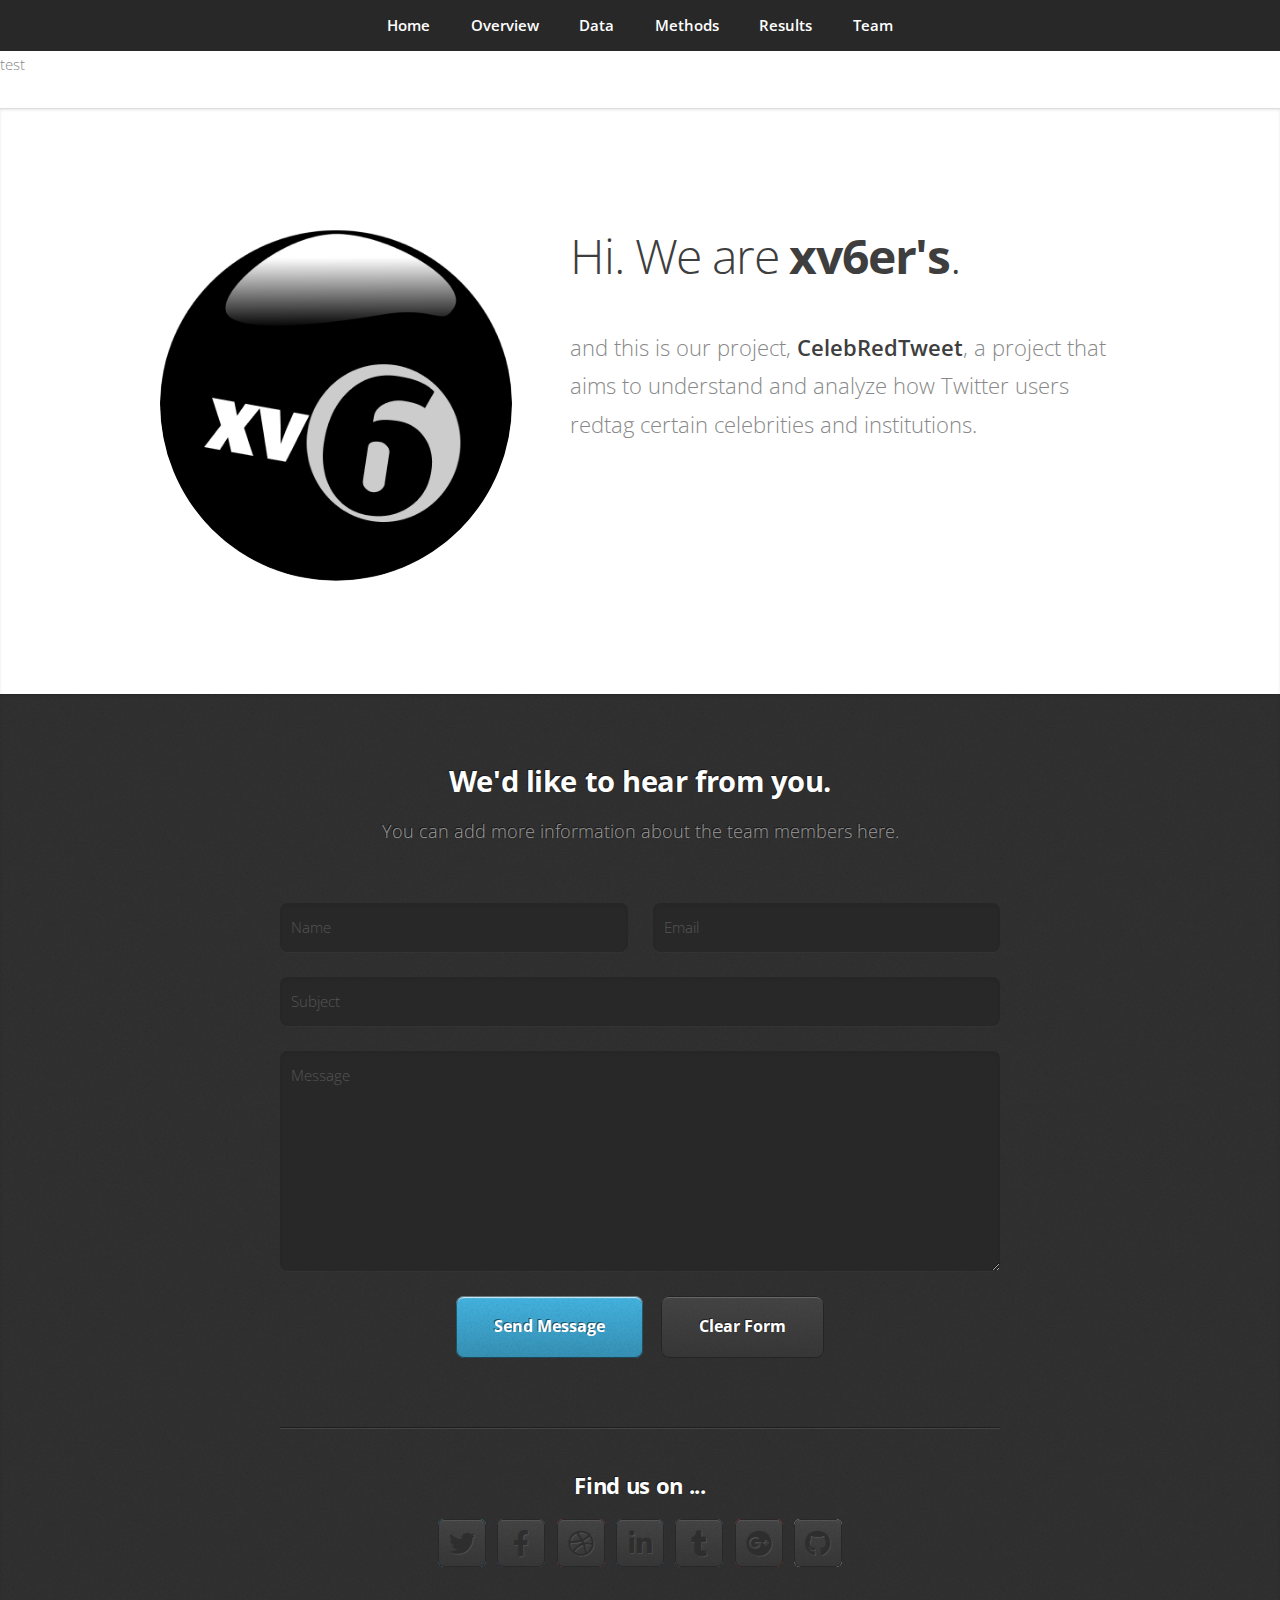
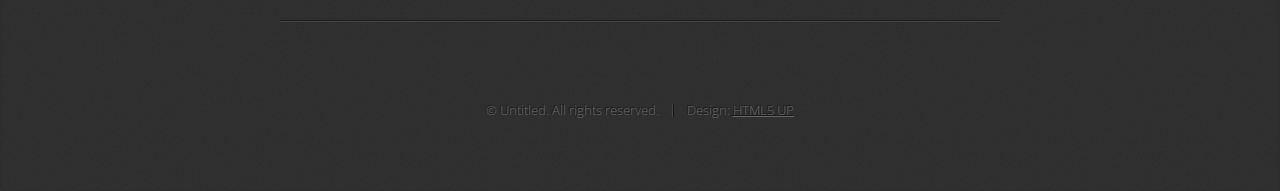
==== commit e6c64ed4: "Test custom header" ====
--- a/index.html
+++ b/index.html
@@ -23,7 +23,9 @@
 					<li><a href="results.html">Results</a></li>
 					<li><a href="team.html">Team</a></li>
 				</ul>
-			</nav>
+			</nav> 
+			<p>test</p>
+			<main-header></main-header>
 
 		<!-- Home -->
 			<article id="top" class="wrapper style1">
@@ -117,6 +119,7 @@
 			<script src="assets/js/breakpoints.min.js"></script>
 			<script src="assets/js/util.js"></script>
 			<script src="assets/js/main.js"></script>
+			<script src="assets/js/custom.js"></script>
 
 	</body>
 </html>
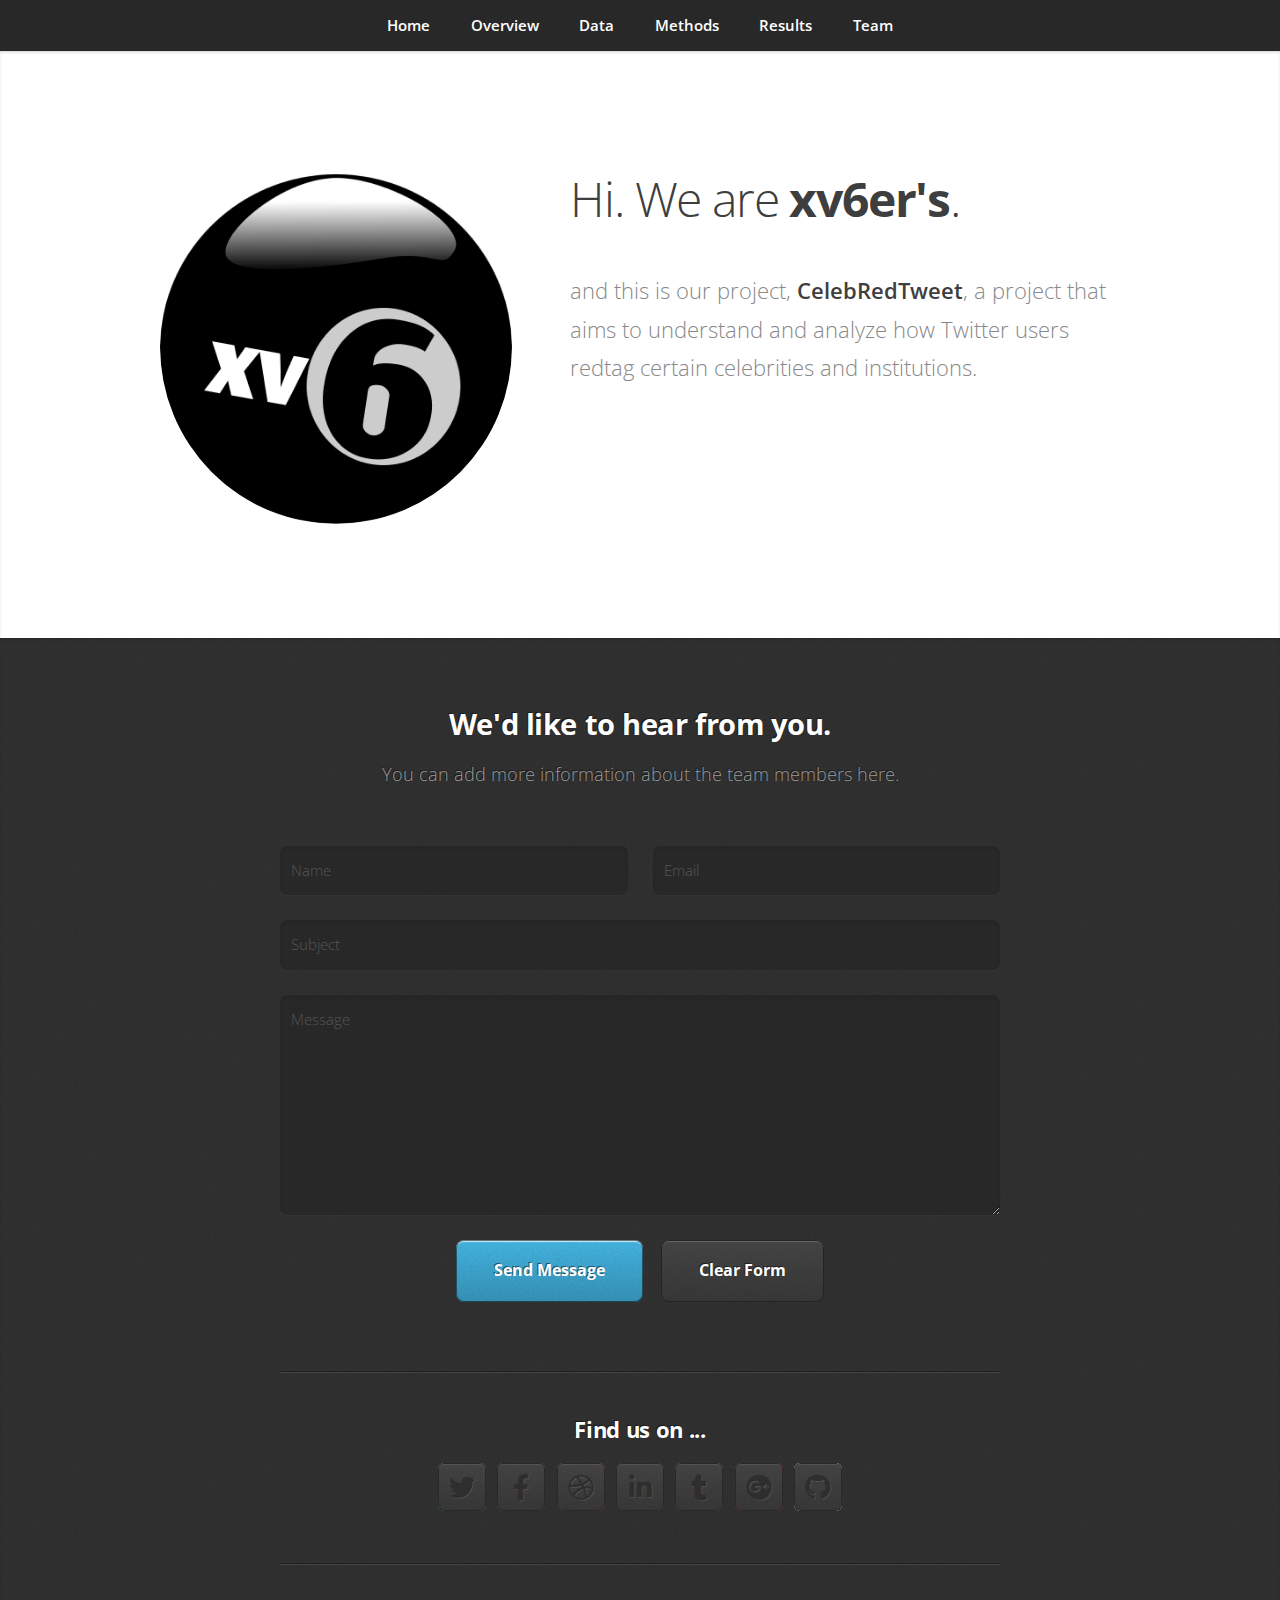
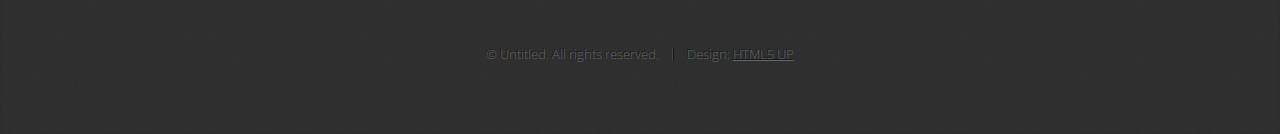
==== commit 516e0693: "Updated structure" ====
--- a/index.html
+++ b/index.html
@@ -10,116 +10,41 @@
 		<meta charset="utf-8" />
 		<meta name="viewport" content="width=device-width, initial-scale=1, user-scalable=no" />
 		<link rel="stylesheet" href="assets/css/main.css" />
+		<script src="assets/js/custom.js"></script>
 	</head>
 	<body class="is-preload">
 
 		<!-- Nav -->
-			<nav id="nav">
-				<ul class="container">
-					<li><a href="index.html">Home</a></li>
-					<li><a href="overview.html">Overview</a></li>
-					<li><a href="data.html">Data</a></li>
-					<li><a href="methods.html">Methods</a></li>
-					<li><a href="results.html">Results</a></li>
-					<li><a href="team.html">Team</a></li>
-				</ul>
-			</nav> 
-			<p>test</p>
-			<main-header></main-header>
+		<main-header></main-header>
 
 		<!-- Home -->
-			<article id="top" class="wrapper style1">
-				<div class="container">
-					<div class="row">
-						<div class="col-4 col-5-large col-12-medium">
-							<span class="image fit"><img src="images/xv6logo.png" alt="" /></span>
-						</div>
-						<div class="col-8 col-7-large col-12-medium">
-							<header>
-								<h1>Hi. We are <strong>xv6er's</strong>.</h1>
-							</header>
-							<p>and this is our project, <strong>CelebRedTweet</strong>, a project that aims to understand and analyze how Twitter users redtag certain celebrities and institutions.</p>
-						</div>
+		<article id="top" class="wrapper style1">
+			<div class="container">
+				<div class="row">
+					<div class="col-4 col-5-large col-12-medium">
+						<span class="image fit"><img src="images/xv6logo.png" alt="" /></span>
+					</div>
+					<div class="col-8 col-7-large col-12-medium">
+						<header>
+							<h1>Hi. We are <strong>xv6er's</strong>.</h1>
+						</header>
+						<p>and this is our project, <strong>CelebRedTweet</strong>, a project that aims to understand and analyze how Twitter users redtag certain celebrities and institutions.</p>
 					</div>
 				</div>
-			</article>
-
-			
-
-		<!-- Contact -->
-		<article id="contact" class="wrapper style4">
-			<div class="container medium">
-				<header>
-					<h2>We'd like to hear from you.</h2>
-					<p>You can add more information about the team members here.</p>
-				</header>
-				<div class="row">
-					<div class="col-12">
-						<form method="post" action="#">
-							<div class="row">
-								<div class="col-6 col-12-small">
-									<input type="text" name="name" id="name" placeholder="Name" />
-								</div>
-								<div class="col-6 col-12-small">
-									<input type="text" name="email" id="email" placeholder="Email" />
-								</div>
-								<div class="col-12">
-									<input type="text" name="subject" id="subject" placeholder="Subject" />
-								</div>
-								<div class="col-12">
-									<textarea name="message" id="message" placeholder="Message"></textarea>
-								</div>
-								<div class="col-12">
-									<ul class="actions">
-										<li><input type="submit" value="Send Message" /></li>
-										<li><input type="reset" value="Clear Form" class="alt" /></li>
-									</ul>
-								</div>
-							</div>
-						</form>
-					</div>
-					<div class="col-12">
-						<hr />
-						<h3>Find us on ...</h3>
-						<ul class="social">
-							<li><a href="#" class="icon brands fa-twitter"><span class="label">Twitter</span></a></li>
-							<li><a href="#" class="icon brands fa-facebook-f"><span class="label">Facebook</span></a></li>
-							<li><a href="#" class="icon brands fa-dribbble"><span class="label">Dribbble</span></a></li>
-							<li><a href="#" class="icon brands fa-linkedin-in"><span class="label">LinkedIn</span></a></li>
-							<li><a href="#" class="icon brands fa-tumblr"><span class="label">Tumblr</span></a></li>
-							<li><a href="#" class="icon brands fa-google-plus"><span class="label">Google+</span></a></li>
-							<li><a href="#" class="icon brands fa-github"><span class="label">Github</span></a></li>
-							<!--
-							<li><a href="#" class="icon solid fa-rss"><span>RSS</span></a></li>
-							<li><a href="#" class="icon brands fa-instagram"><span>Instagram</span></a></li>
-							<li><a href="#" class="icon brands fa-foursquare"><span>Foursquare</span></a></li>
-							<li><a href="#" class="icon brands fa-skype"><span>Skype</span></a></li>
-							<li><a href="#" class="icon brands fa-soundcloud"><span>Soundcloud</span></a></li>
-							<li><a href="#" class="icon brands fa-youtube"><span>YouTube</span></a></li>
-							<li><a href="#" class="icon brands fa-blogger"><span>Blogger</span></a></li>
-							<li><a href="#" class="icon brands fa-flickr"><span>Flickr</span></a></li>
-							<li><a href="#" class="icon brands fa-vimeo"><span>Vimeo</span></a></li>
-							-->
-						</ul>
-						<hr />
-					</div>
-				</div>
-				<footer>
-					<ul id="copyright">
-						<li>&copy; Untitled. All rights reserved.</li><li>Design: <a href="http://html5up.net">HTML5 UP</a></li>
-					</ul>
-				</footer>
 			</div>
 		</article>
 
+		<!-- Contact footer -->
+		<main-footer></main-footer>
+
 		<!-- Scripts -->
-			<script src="assets/js/jquery.min.js"></script>
-			<script src="assets/js/jquery.scrolly.min.js"></script>
-			<script src="assets/js/browser.min.js"></script>
-			<script src="assets/js/breakpoints.min.js"></script>
-			<script src="assets/js/util.js"></script>
-			<script src="assets/js/main.js"></script>
-			<script src="assets/js/custom.js"></script>
+		<script src="assets/js/jquery.min.js"></script>
+		<script src="assets/js/jquery.scrolly.min.js"></script>
+		<script src="assets/js/browser.min.js"></script>
+		<script src="assets/js/breakpoints.min.js"></script>
+		<script src="assets/js/util.js"></script>
+		<script src="assets/js/main.js"></script>
+		<script src="assets/js/custom.js"></script>
 
 	</body>
 </html>
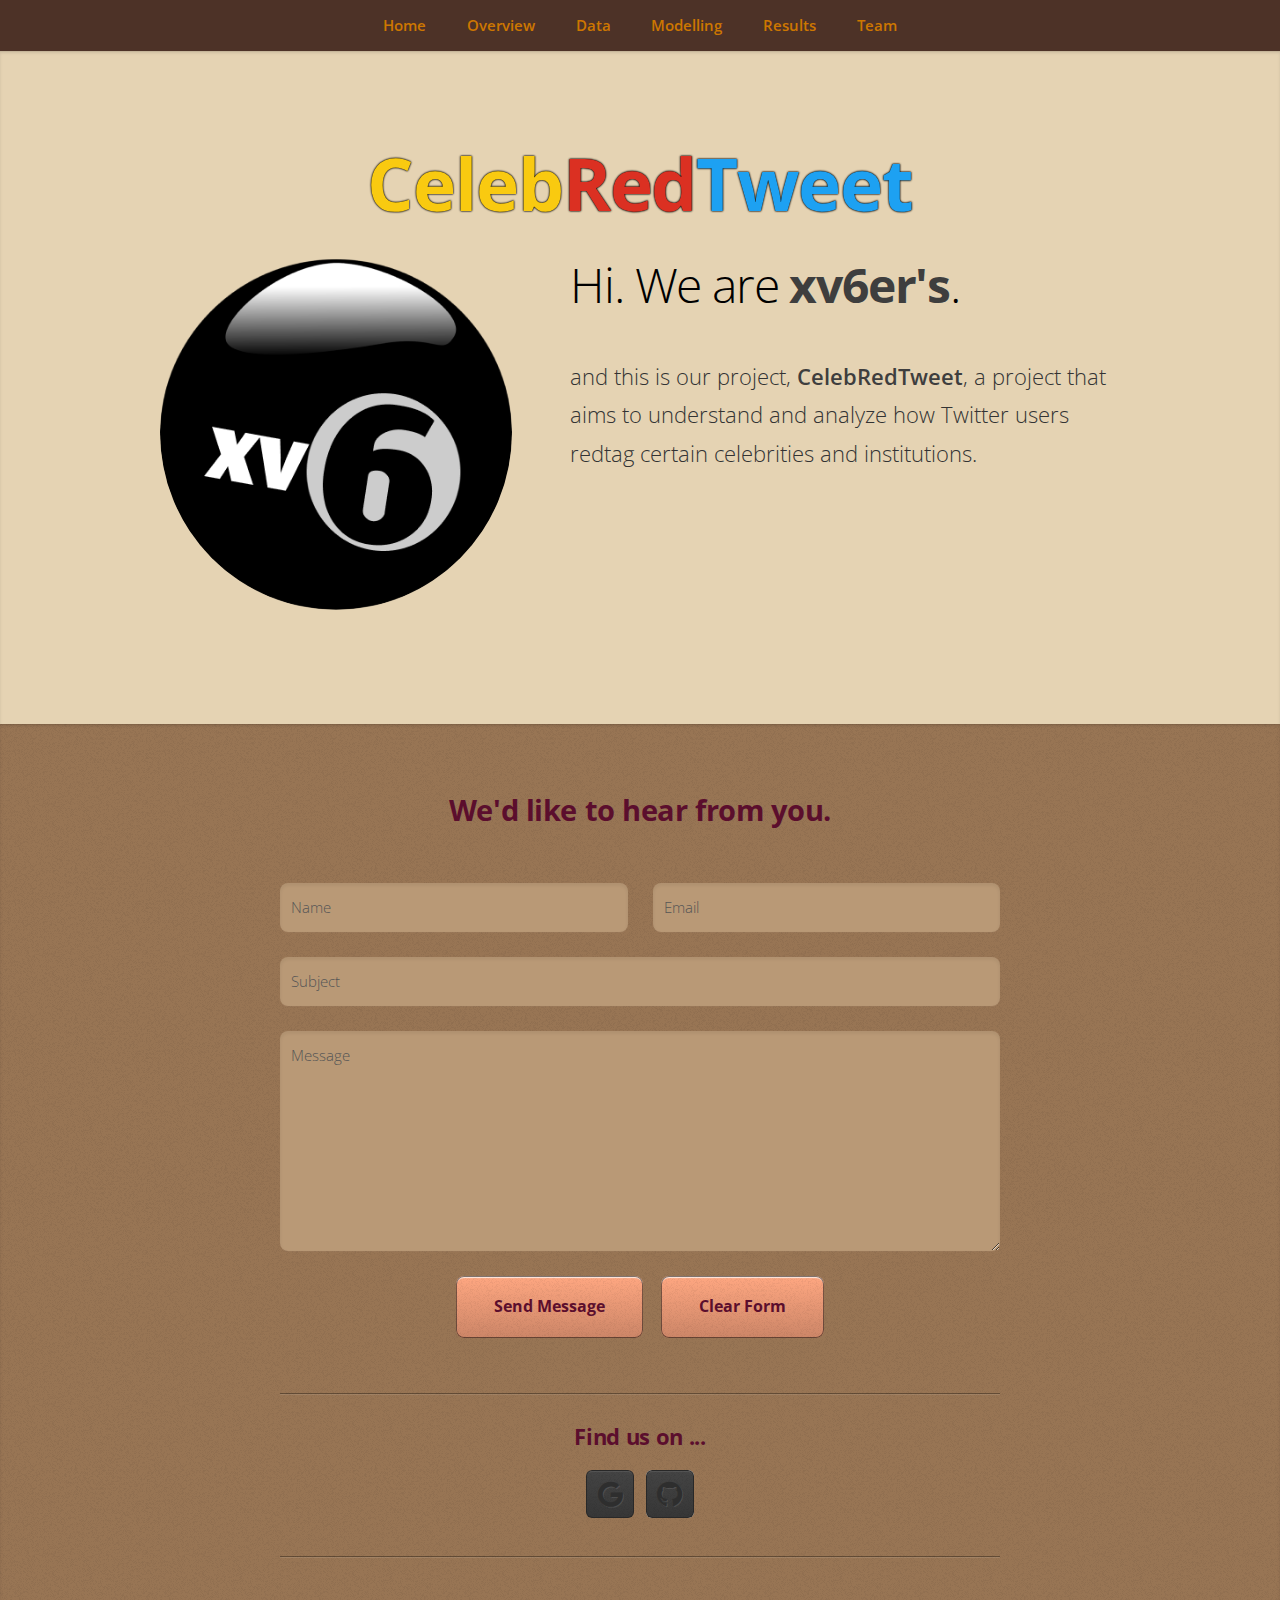
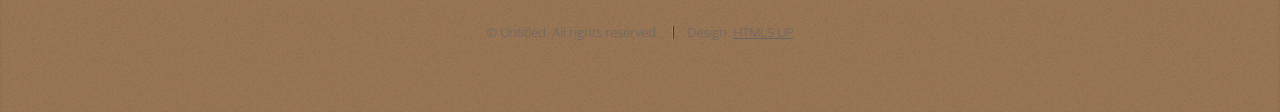
==== commit c9c9d661: "Updated some parts and results" ====
--- a/index.html
+++ b/index.html
@@ -17,9 +17,17 @@
 		<!-- Nav -->
 		<main-header></main-header>
 
+
 		<!-- Home -->
 		<article id="top" class="wrapper style1">
 			<div class="container">
+				<div class="row">
+					<div class="col-12 col-12-large col-12-medium">
+						<header>
+							<center><h2 style="font-size:5em; text-shadow: 0 0 2px #000000, 0 0 2px #000000;"><span style="color:#f9ca10">Celeb</span><span style="color:#db3022">Red</span><span style="color:#1da1f2">Tweet</span></h2></center>
+						</header>
+					</div>
+				</div>
 				<div class="row">
 					<div class="col-4 col-5-large col-12-medium">
 						<span class="image fit"><img src="images/xv6logo.png" alt="" /></span>
--- a/assets/css/main.css
+++ b/assets/css/main.css
@@ -100,7 +100,7 @@
 	body, input, textarea, select {
 		font-family: 'Open Sans', sans-serif;
 		line-height: 1.85em;
-		color: #888;
+		color: #333;
 		font-weight: 300;
 		font-size: 13pt;
 	}
@@ -110,7 +110,7 @@
 		-webkit-transition: color .2s ease-in-out;
 		-ms-transition: color .2s ease-in-out;
 		transition: color .2s ease-in-out;
-		color: #43B3E0;
+		color: #ffa781;
 		text-decoration: underline;
 	}
 
@@ -150,7 +150,7 @@
 	}
 
 	h1, h2, h3, h4, h5, h6 {
-		color: #3e3e3e;
+		color: black;
 		margin: 0 0 0.75em 0;
 	}
 
@@ -197,7 +197,7 @@
 		border-top-color: rgba(0, 0, 0, 0.35);
 		box-shadow: 0px 1px 0px 0px rgba(255, 255, 255, 0.1);
 		height: 1px;
-		margin: 3em 0;
+		margin: 2em 0;
 	}
 
 	p, ul, ol, dl, table {
@@ -1523,6 +1523,7 @@
 		-webkit-transition: background .2s ease-in-out, box-shadow .2s ease-in-out;
 		-ms-transition: background .2s ease-in-out, box-shadow .2s ease-in-out;
 		transition: background .2s ease-in-out, box-shadow .2s ease-in-out;
+		appearance: none;
 		-webkit-appearance: none;
 		display: block;
 		border: 0;
@@ -1673,20 +1674,20 @@
 		-webkit-transition: background-color .2s ease-in-out;
 		-ms-transition: background-color .2s ease-in-out;
 		transition: background-color .2s ease-in-out;
+		appearance: none;
 		-webkit-appearance: none;
 		position: relative;
 		display: inline-block;
-		color: #fff !important;
+		color: #5b0e2d !important;
 		text-decoration: none;
 		font-weight: 700;
 		border: 0;
 		outline: 0;
 		cursor: pointer;
 		border-radius: 8px;
-		text-shadow: -1px -1px 0.5px rgba(0, 0, 0, 0.5);
 		overflow: hidden;
 		box-shadow: inset 0px 0px 0px 1px rgba(0, 0, 0, 0.5), inset 0px 2px 1px 0px rgba(255, 255, 255, 0.75);
-		background-color: #43B3E0;
+		background-color: #ffa781;
 		padding: 1em 2.35em 1em 2.35em;
 		font-size: 1.1em;
 		max-width: 24em;
@@ -1697,8 +1698,8 @@
 		input[type="reset"]:hover,
 		button:hover,
 		.button:hover {
-			background-color: #43bff0;
-			color: #fff !important;
+			background-color: #fc8857;
+			color: #530223 !important;
 		}
 
 		input[type="button"]:active,
@@ -1724,8 +1725,8 @@
 		input[type="reset"].alt,
 		button.alt,
 		.button.alt {
-			background-color: #444;
-			box-shadow: inset 0px 0px 0px 1px #242424, inset 0px 2px 1px 0px rgba(255, 255, 255, 0.2);
+			background-color: #ffa781;
+			box-shadow: inset 0px 0px 0px 1px rgba(0, 0, 0, 0.5), inset 0px 2px 1px 0px rgba(255, 255, 255, 0.75);
 		}
 
 			input[type="button"].alt:hover,
@@ -1733,8 +1734,8 @@
 			input[type="reset"].alt:hover,
 			button.alt:hover,
 			.button.alt:hover {
-				background-color: #4f4f4f;
-				color: #fff !important;
+				background-color: #fc8857;
+				color: #530223 !important;
 			}
 
 			input[type="button"].alt:active,
@@ -1911,7 +1912,7 @@
 /* Box */
 
 	.box {
-		background: #fff;
+		background: #d2b48c;
 		box-shadow: inset 0px 0px 0px 1px rgba(0, 0, 0, 0.15), 0px 2px 3px 0px rgba(0, 0, 0, 0.1);
 		text-align: center;
 		padding: 2em;
@@ -1974,7 +1975,7 @@
 		}
 
 		.icon.featured {
-			color: #EA8A95;
+			color: #502328;
 			display: block;
 			margin: 0 0 1.5em 0;
 			cursor: default;
@@ -1989,33 +1990,30 @@
 	.wrapper {
 		background-image: url("images/bg.png");
 		box-shadow: inset 0px 1px 0px 0px rgba(0, 0, 0, 0.05), inset 0px 2px 3px 0px rgba(0, 0, 0, 0.1);
-		padding: 8em 0 8em 0;
+		padding: 4em 0 3em 0;
 		text-align: center;
 	}
 
 		.wrapper.style1 {
 			background-image: none;
-			background-color: #fff;
+			background-color: #e5d3b3;
 		}
 
 		.wrapper.style2 {
-			background-color: #fafafa;
-			text-shadow: 1px 1px 0px #fff;
+			background-color: #e5d3b3;
 		}
 
 		.wrapper.style3 {
-			background-color: #f4f4f4;
-			text-shadow: 1px 1px 0px #fff;
+			background-color: #e5d3b3;
 		}
 
 		.wrapper.style4 {
-			background-color: #303030;
-			color: #999;
-			text-shadow: -1px -1px 0px #181818;
+			background-color: #987554;
+			color: #fff;
 		}
 
 			.wrapper.style4 h1, .wrapper.style4 h2, .wrapper.style4 h3, .wrapper.style4 h4, .wrapper.style4 h5, .wrapper.style4 h6 {
-				color: #fff;
+				color: #5b0e2d;
 			}
 
 			.wrapper.style4 form input[type=text],
@@ -2023,20 +2021,22 @@
 			.wrapper.style4 form select,
 			.wrapper.style4 form textarea {
 				border: none;
-				background: #282828;
+				background: #b99976;
+				color: black;
 			}
 
 				.wrapper.style4 form input[type=text]:focus,
 				.wrapper.style4 form input[type=password]:focus,
 				.wrapper.style4 form select:focus,
 				.wrapper.style4 form textarea:focus {
-					background: #252525;
+					background: #f0d8bf;
+					color: black;
 				}
 
 /* Nav */
 
 	#nav {
-		background-color: #282828;
+		background-color: #4d3227;
 		text-align: center;
 		position: fixed;
 		left: 0;
@@ -2066,12 +2066,11 @@
 			transition: background-color .2s ease-in-out;
 			position: relative;
 			display: block;
-			color: #fff;
 			text-decoration: none;
 			outline: 0;
 			font-weight: 600;
 			border-radius: 8px;
-			color: #fff;
+			color: #cd7700;
 			height: 2.5em;
 			line-height: 2.5em;
 			padding: 0 1.25em;
@@ -2347,7 +2346,7 @@
 
 			.box {
 				padding: 30px 20px 30px 20px;
-				margin: 0 0 20px 0 !important;
+				margin: 0 0 0 0 !important;
 			}
 
 				.box h3 {
@@ -2442,4 +2441,70 @@
 						margin-top: 0;
 					}
 
-	}+	}
+
+.data-img-row {
+	max-height: 100%;
+}
+
+.data-img {
+	max-height: 100%;
+	min-width: 50%;
+	object-fit: cover;
+	vertical-align: bottom;
+	margin-left: auto;
+	margin-right: auto;
+	object-fit: contain;
+}
+
+.mg-0 {
+	margin: 0px;
+}
+
+.pd-0 {
+	padding: 0px;
+}
+
+.data-row {
+	height: 400px;
+}
+
+.data-p-row {
+	padding: 30px;
+	display: flex;
+	justify-content: center;
+}
+
+.data-p {
+	margin-top: auto;
+	margin-bottom: auto;
+	font-size: 1em;
+}
+
+.img-container {
+	display: flex;
+	height: 400px;
+}
+
+.img-caption {
+	padding-top: 15px;
+	padding-bottom: 15px;
+}
+
+.div-table {
+	padding-top: 20px;
+	display: flex;
+	justify-content: center;
+}
+
+.data-table {
+	max-width: 70%;
+}
+
+.data-table tr th {
+    border: solid 2px #987554;
+}
+
+.data-table tr td {
+    border: solid 2px #987554;
+}